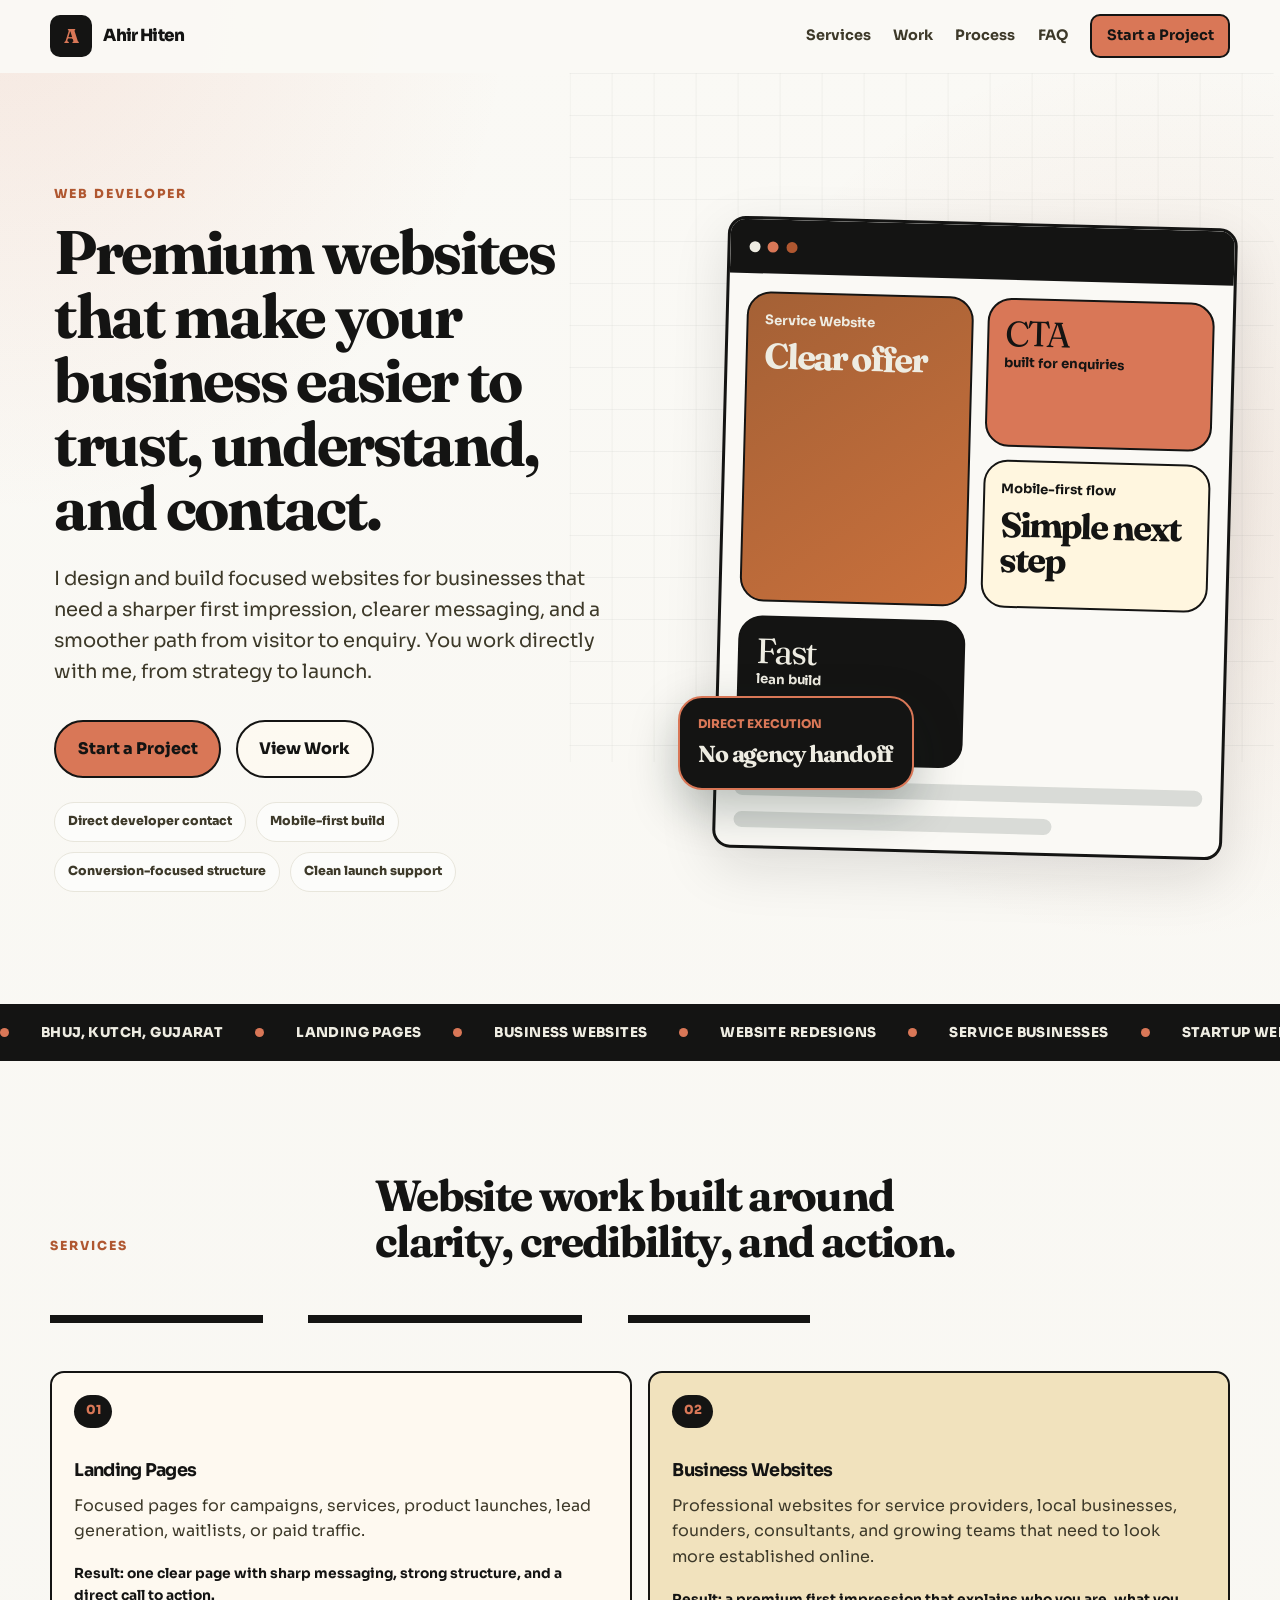
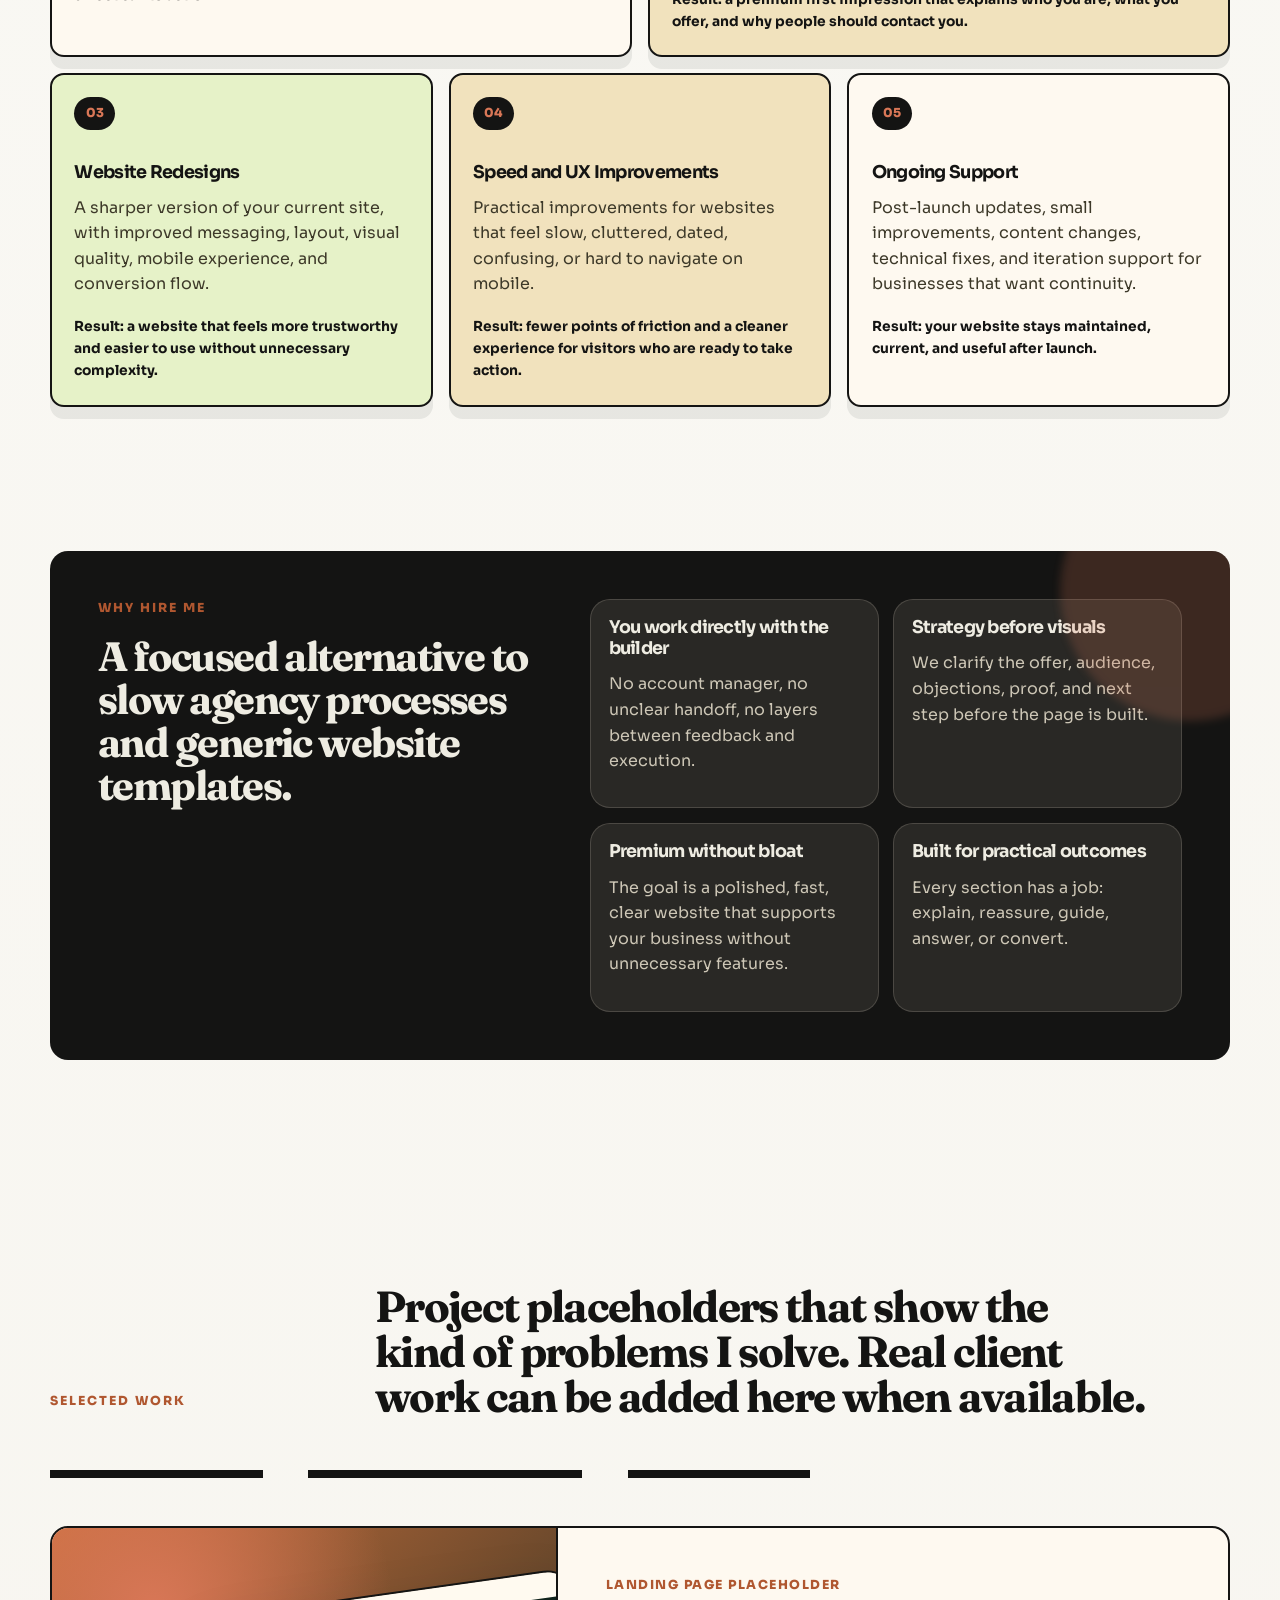
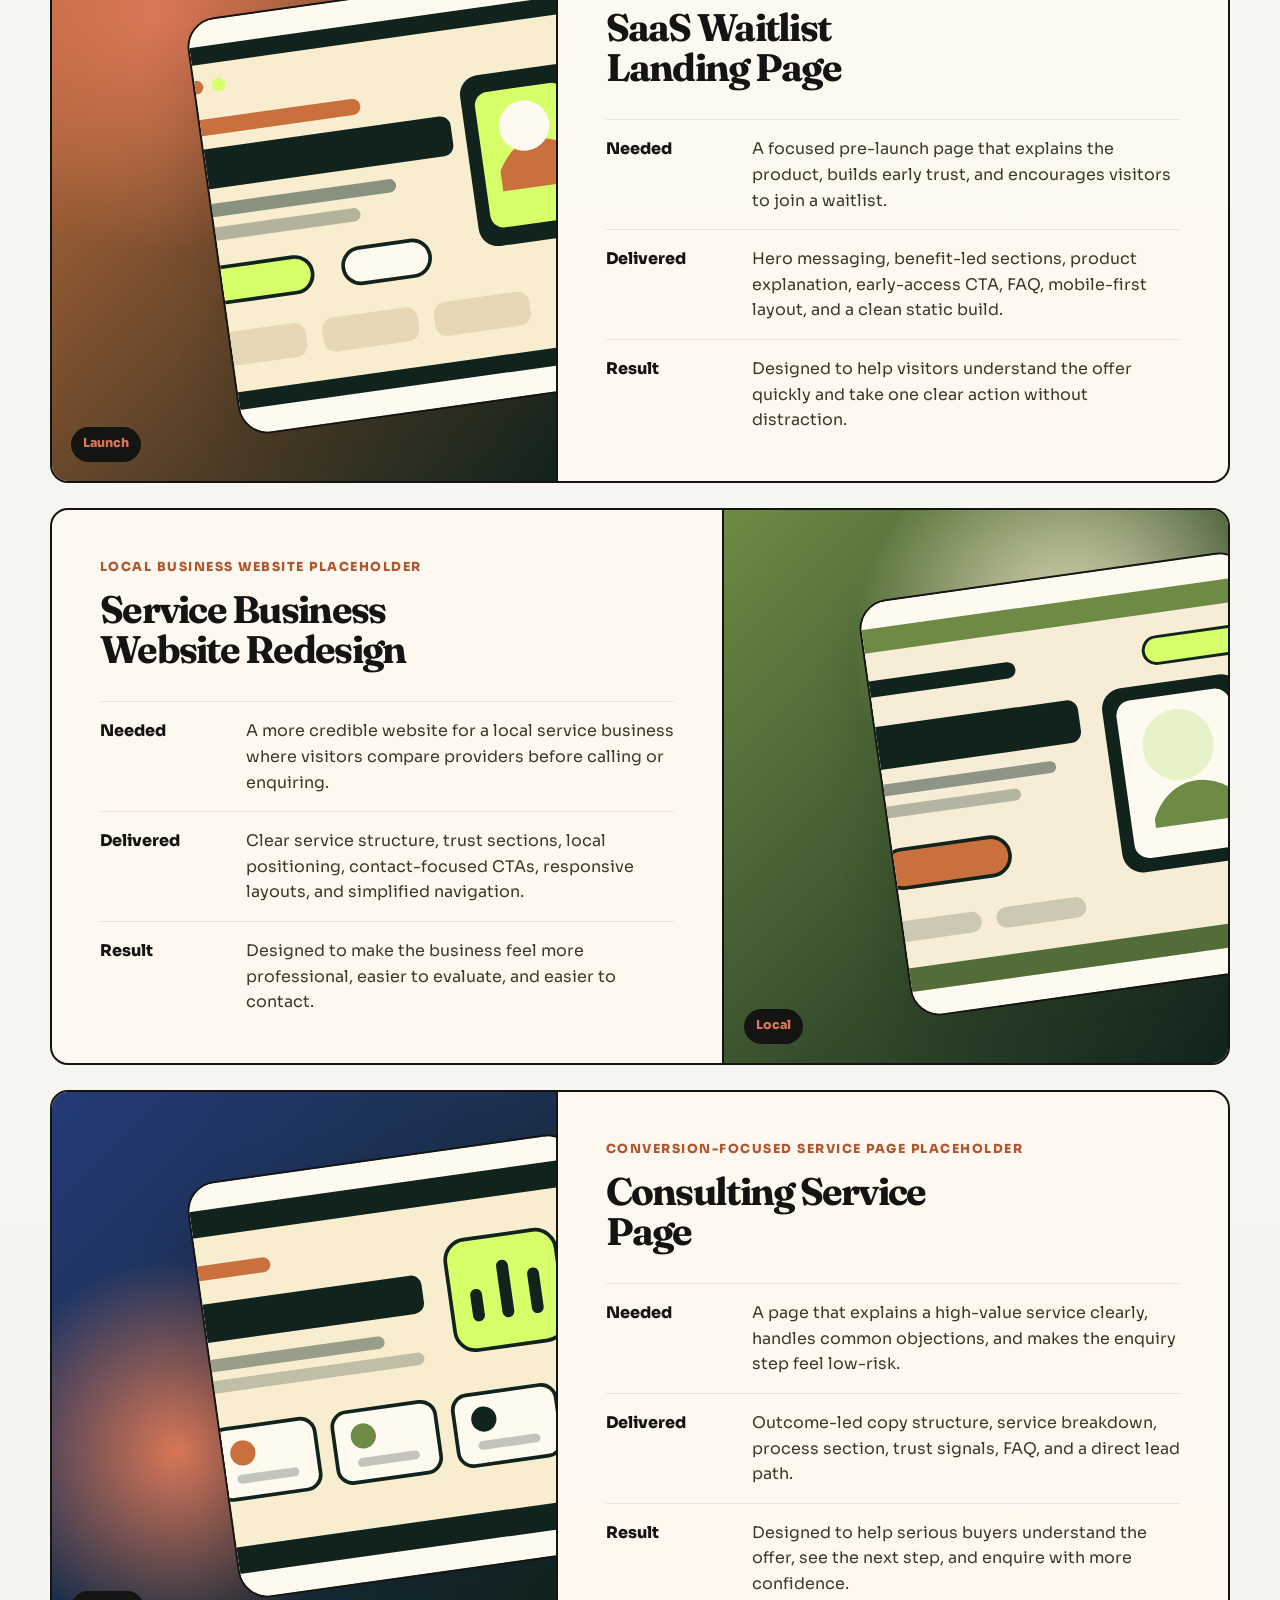
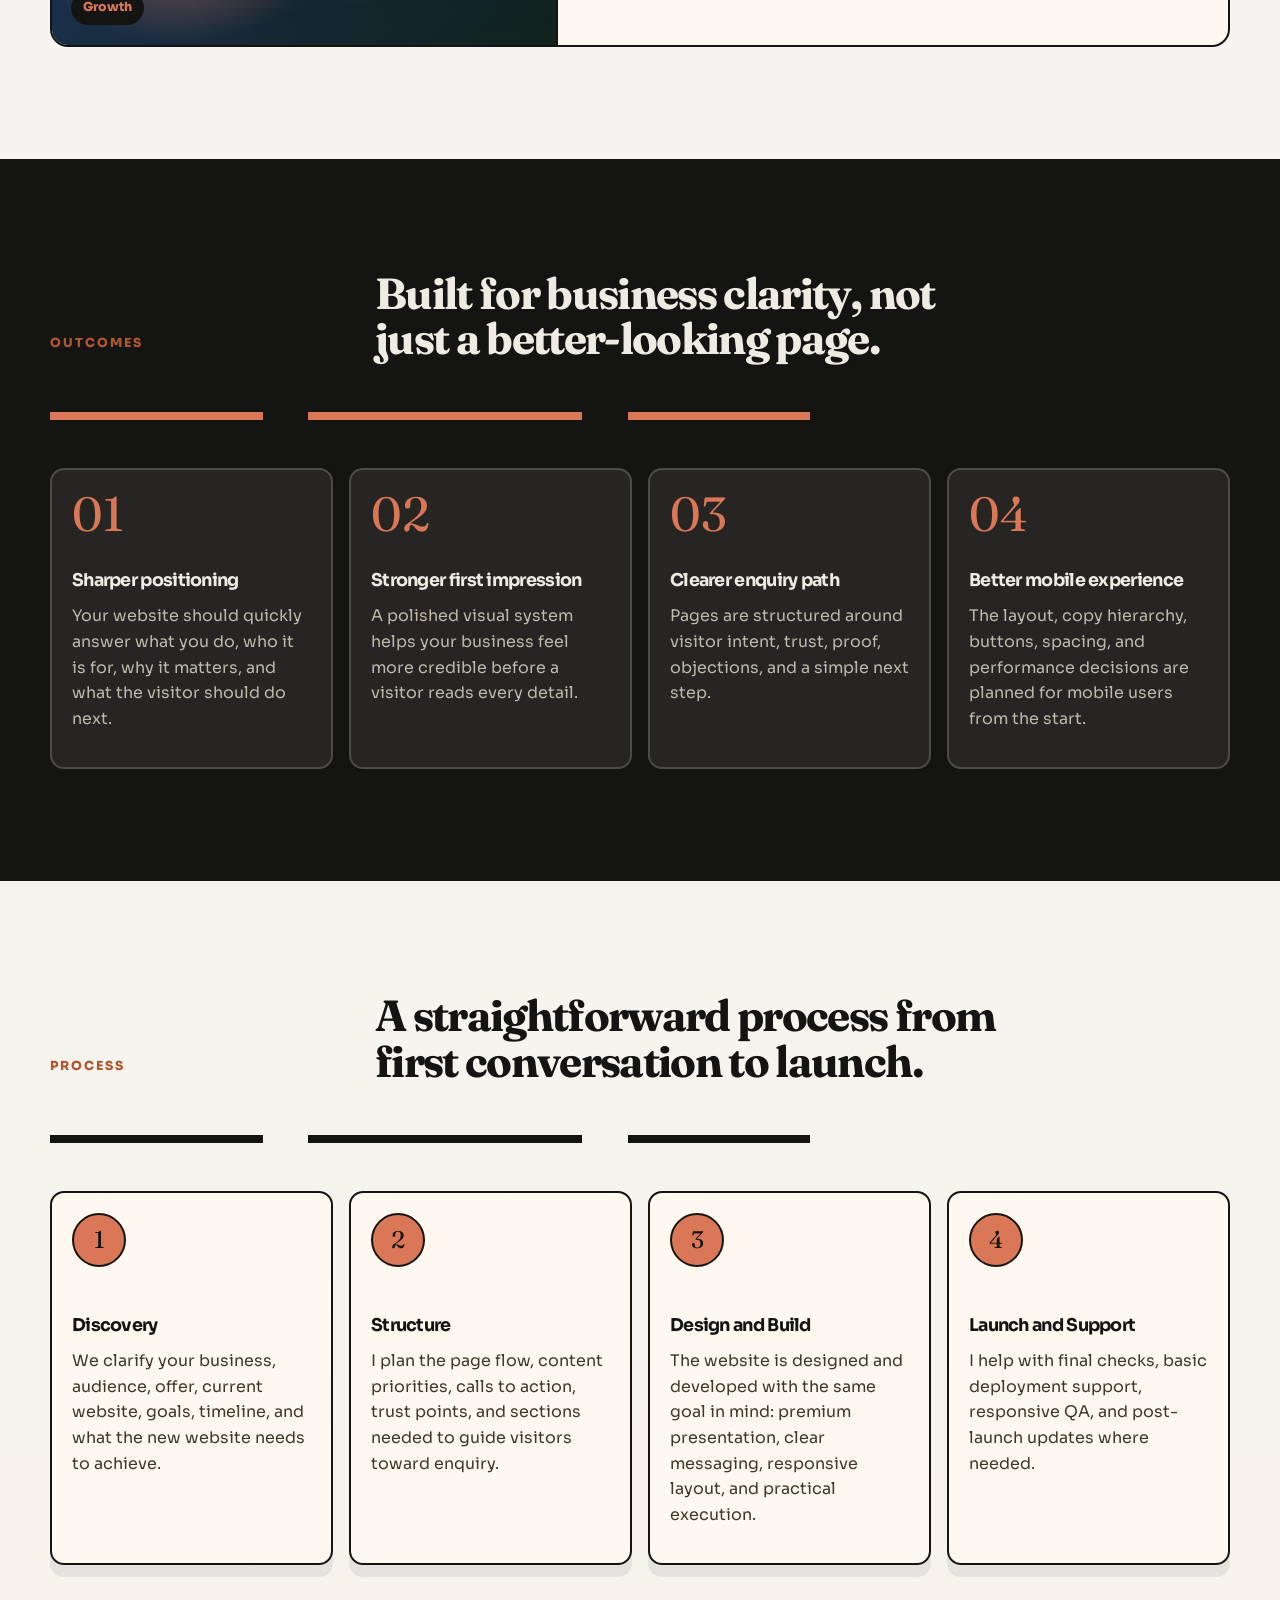
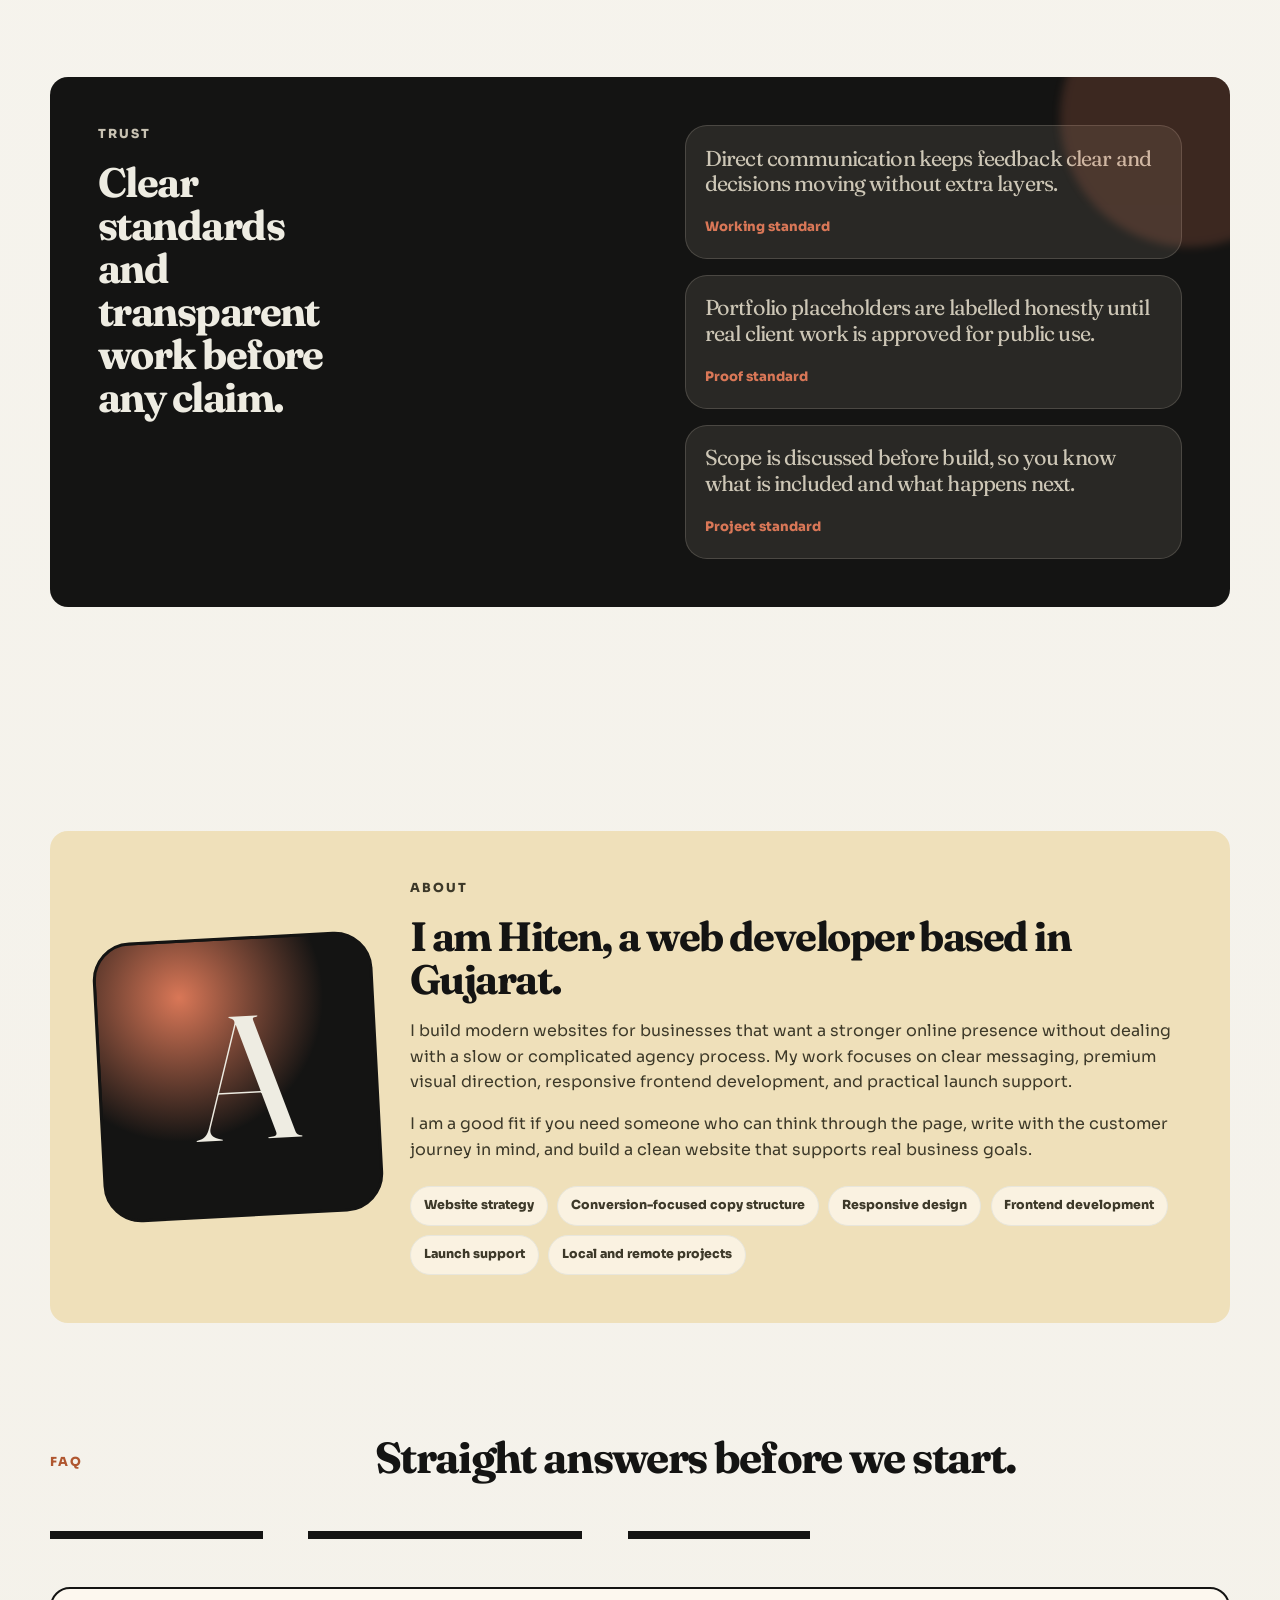
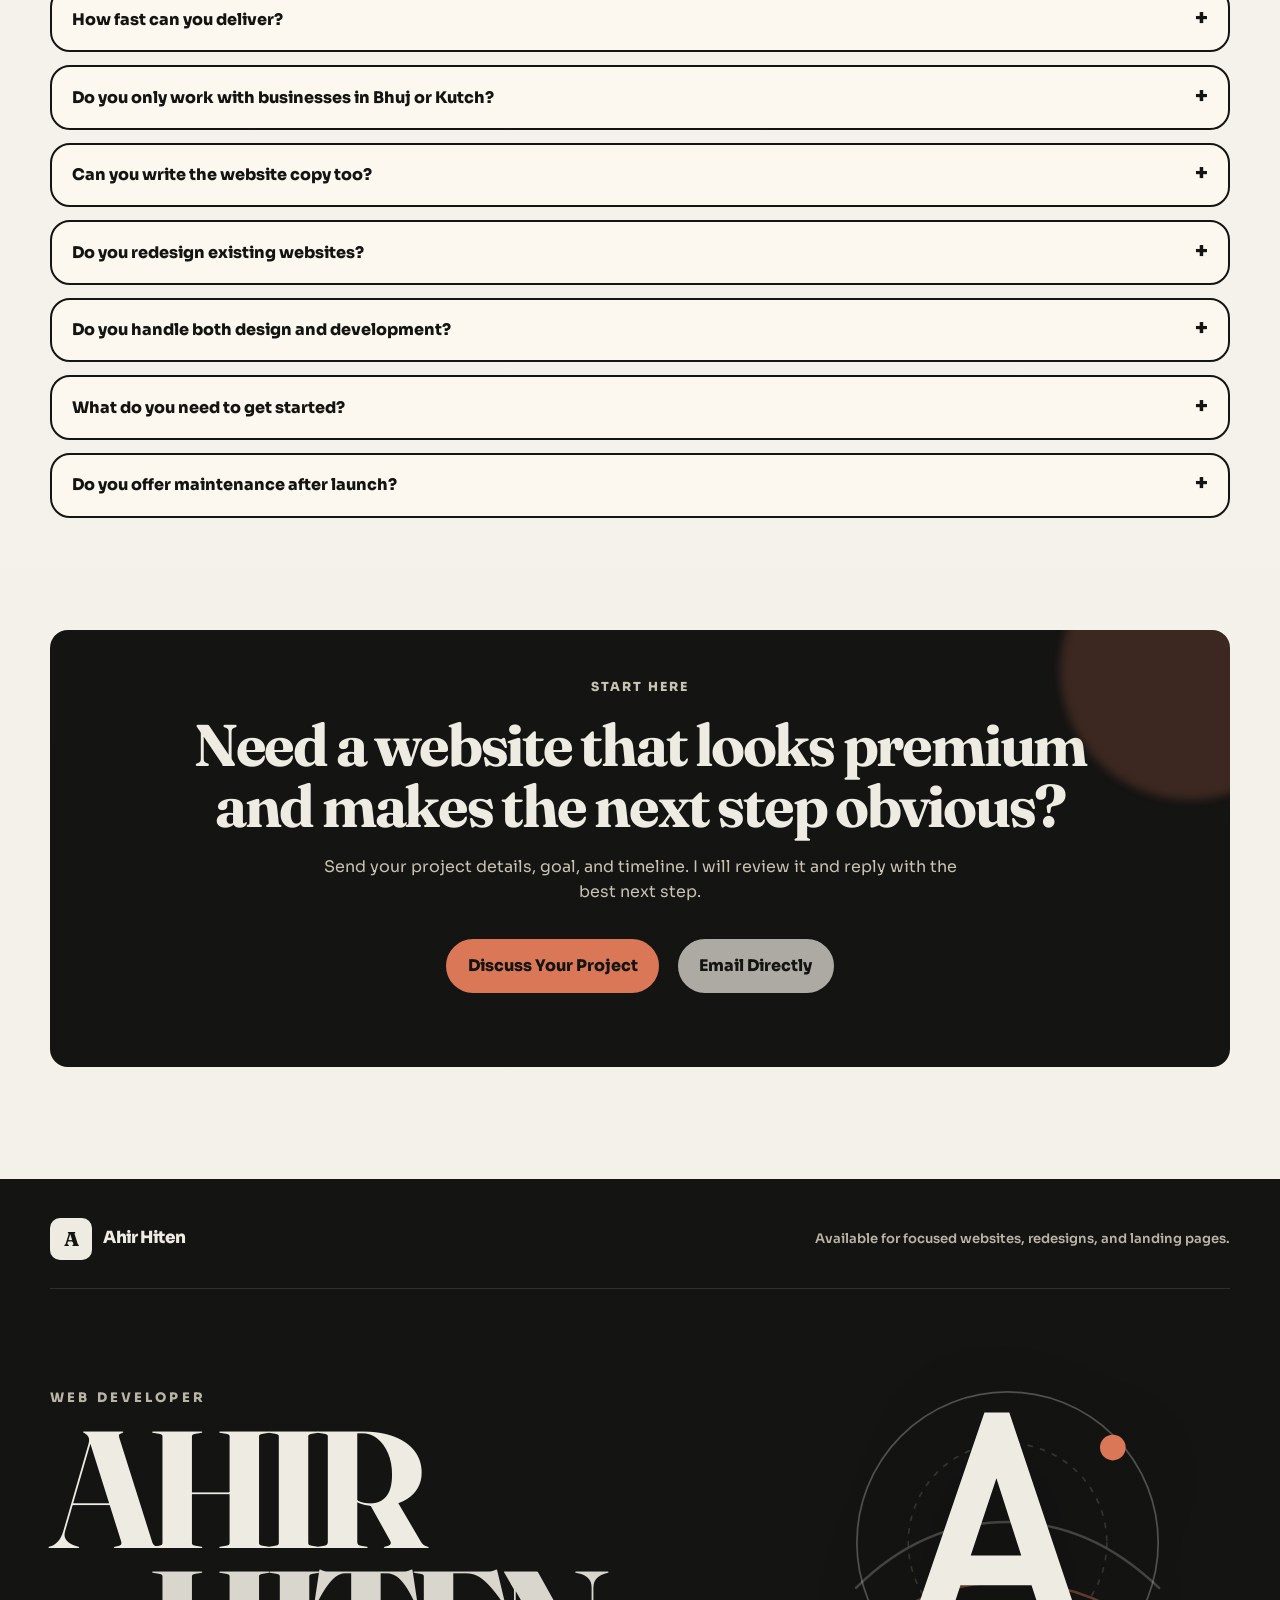
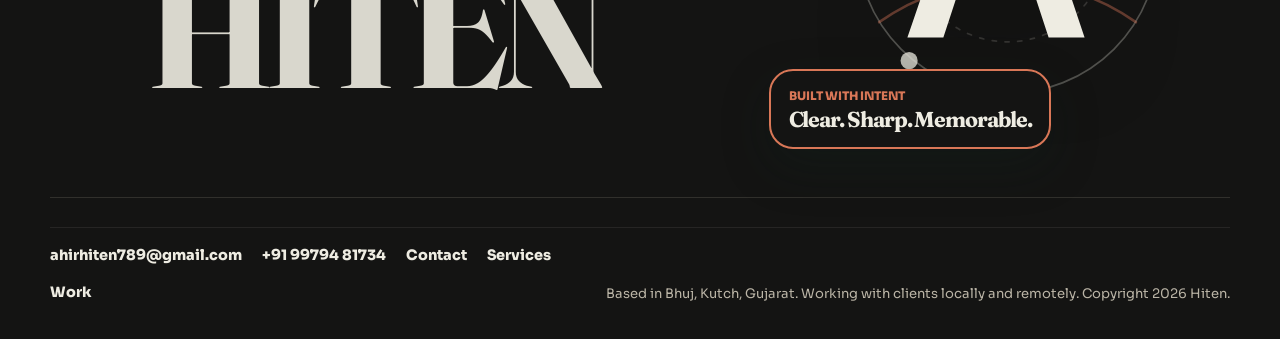
==== index.html @ 2511b6d3 "changes" ====
<!doctype html>
<html lang="en">
  <head>
    <meta charset="utf-8">
    <meta name="viewport" content="width=device-width, initial-scale=1">
    <title>Web Developer | Hiten</title>
    <meta
      name="description"
      content="Hiten is a web developer building landing pages, business websites, redesigns, and performance-focused websites for businesses that need clarity and enquiries."
    >
    <meta name="theme-color" content="#10231c">
    <meta name="robots" content="index, follow">
    <link rel="canonical" href="https://your-domain.com/">

    <meta property="og:type" content="website">
    <meta property="og:title" content="Web Developer | Hiten">
    <meta
      property="og:description"
      content="Premium websites and landing pages for businesses that need stronger positioning, better trust, and clearer enquiry paths."
    >
    <meta property="og:url" content="https://your-domain.com/">
    <meta property="og:image" content="https://your-domain.com/assets/og-image.png">

    <meta name="twitter:card" content="summary_large_image">
    <meta name="twitter:title" content="Hiten | Web Developer">
    <meta
      name="twitter:description"
      content="Web developer creating landing pages, business websites, redesigns, and speed-focused web experiences."
    >
    <meta name="twitter:image" content="https://your-domain.com/assets/og-image.png">

    <link rel="icon" href="assets/favicon.svg" type="image/svg+xml">
    <link rel="manifest" href="site.webmanifest">
    <link rel="preconnect" href="https://fonts.googleapis.com">
    <link rel="preconnect" href="https://fonts.gstatic.com" crossorigin>
    <link
      href="https://fonts.googleapis.com/css2?family=Fraunces:opsz,wght@9..144,600;9..144,700&family=Sora:wght@400;500;600;700;800&display=swap"
      rel="stylesheet"
    >
    <script>document.documentElement.classList.add("js");</script>
    <link rel="stylesheet" href="styles.css">

    <script type="application/ld+json">
      {
        "@context": "https://schema.org",
        "@type": "ProfessionalService",
        "name": "Hiten Web Studio",
        "url": "https://your-domain.com/",
        "email": "ahirhiten789@gmail.com",
        "telephone": "+91 9979481734",
        "address": {
          "@type": "PostalAddress",
          "addressLocality": "Bhuj",
          "addressRegion": "Gujarat",
          "addressCountry": "IN"
        },
        "description": "Web developer in Gujarat focused on landing pages, business websites, redesigns, website clarity, and performance improvements.",
        "areaServed": ["Bhuj", "Kutch", "Gujarat", "India", "Worldwide"],
        "priceRange": "$$"
      }
    </script>
  </head>
  <body>
    <a class="skip-link" href="#main">Skip to content</a>
    <header class="site-header" data-header>
      <nav class="nav" aria-label="Main navigation">
        <a class="brand" href="index.html" aria-label="Ahir Hiten home">
          <span class="brand-mark">A</span>
          <span class="brand-text">Ahir Hiten</span>
        </a>
        <button class="nav-toggle" type="button" aria-label="Open navigation" aria-controls="nav-panel" aria-expanded="false" data-nav-toggle>
          <span></span>
          <span></span>
        </button>
        <div class="nav-panel" id="nav-panel" data-nav-panel>
          <a href="#services">Services</a>
          <a href="#work">Work</a>
          <a href="#process">Process</a>
          <a href="#faq">FAQ</a>
          <a class="nav-cta" href="contact.html">Start a Project</a>
        </div>
      </nav>
    </header>

    <main id="main">
      <section class="hero section-shell">
        <div class="hero-copy reveal">
          <p class="eyebrow">Web developer</p>
          <h1>Premium websites that make your business easier to trust, understand, and contact.</h1>
          <p class="hero-text">
            I design and build focused websites for businesses that need a sharper first impression,
            clearer messaging, and a smoother path from visitor to enquiry. You work directly with me,
            from strategy to launch.
          </p>
          <div class="hero-actions" aria-label="Primary actions">
            <a class="button button-primary" href="contact.html">Start a Project</a>
            <a class="button button-secondary" href="#work">View Work</a>
          </div>
          <div class="trust-row" aria-label="Trust highlights">
            <span>Direct developer contact</span>
            <span>Mobile-first build</span>
            <span>Conversion-focused structure</span>
            <span>Clean launch support</span>
          </div>
        </div>

        <div class="hero-visual reveal" aria-label="Website preview illustration">
          <div class="browser-card">
            <div class="browser-top">
              <span></span>
              <span></span>
              <span></span>
            </div>
            <div class="browser-body">
              <div class="visual-grid">
                <div class="visual-tile tall">
                  <p>Service Website</p>
                  <strong>Clear offer</strong>
                </div>
                <div class="visual-tile lime">
                  <span>CTA</span>
                  <p>built for enquiries</p>
                </div>
                <div class="visual-tile cream">
                  <p>Mobile-first flow</p>
                  <strong>Simple next step</strong>
                </div>
                <div class="visual-tile dark">
                  <span>Fast</span>
                  <p>lean build</p>
                </div>
              </div>
              <div class="screen-line"></div>
              <div class="screen-line short"></div>
            </div>
          </div>
          <div class="floating-note">
            <span>Direct execution</span>
            <strong>No agency handoff</strong>
          </div>
        </div>
      </section>

      <section class="proof-strip" aria-label="Credibility highlights">
        <div class="proof-track">
          <span>Bhuj, Kutch, Gujarat</span>
          <span>Landing pages</span>
          <span>Business websites</span>
          <span>Website redesigns</span>
          <span>Service businesses</span>
          <span>Startup websites</span>
          <span>Local business websites</span>
          <span>Mobile-first builds</span>
          <span>Directly working with the developer</span>
          <span>Bhuj, Kutch, Gujarat</span>
          <span>Landing pages</span>
          <span>Business websites</span>
          <span>Website redesigns</span>
          <span>Service businesses</span>
          <span>Startup websites</span>
          <span>Local business websites</span>
          <span>Mobile-first builds</span>
          <span>Directly working with the developer</span>
        </div>
      </section>

      <section class="section-shell section-intro" id="services">
        <div class="section-heading reveal">
          <p class="eyebrow">Services</p>
          <h2>Website work built around clarity, credibility, and action.</h2>
        </div>
        <div class="cards-grid services-grid">
          <article class="service-card reveal">
            <span class="card-index">01</span>
            <h3>Landing Pages</h3>
            <p>Focused pages for campaigns, services, product launches, lead generation, waitlists, or paid traffic.</p>
            <strong>Result: one clear page with sharp messaging, strong structure, and a direct call to action.</strong>
          </article>
          <article class="service-card reveal">
            <span class="card-index">02</span>
            <h3>Business Websites</h3>
            <p>Professional websites for service providers, local businesses, founders, consultants, and growing teams that need to look more established online.</p>
            <strong>Result: a premium first impression that explains who you are, what you offer, and why people should contact you.</strong>
          </article>
          <article class="service-card reveal">
            <span class="card-index">03</span>
            <h3>Website Redesigns</h3>
            <p>A sharper version of your current site, with improved messaging, layout, visual quality, mobile experience, and conversion flow.</p>
            <strong>Result: a website that feels more trustworthy and easier to use without unnecessary complexity.</strong>
          </article>
          <article class="service-card reveal">
            <span class="card-index">04</span>
            <h3>Speed and UX Improvements</h3>
            <p>Practical improvements for websites that feel slow, cluttered, dated, confusing, or hard to navigate on mobile.</p>
            <strong>Result: fewer points of friction and a cleaner experience for visitors who are ready to take action.</strong>
          </article>
          <article class="service-card reveal">
            <span class="card-index">05</span>
            <h3>Ongoing Support</h3>
            <p>Post-launch updates, small improvements, content changes, technical fixes, and iteration support for businesses that want continuity.</p>
            <strong>Result: your website stays maintained, current, and useful after launch.</strong>
          </article>
        </div>
      </section>

      <section class="why-section section-shell">
        <div class="why-panel reveal">
          <div>
            <p class="eyebrow">Why hire me</p>
            <h2>A focused alternative to slow agency processes and generic website templates.</h2>
          </div>
          <div class="why-list">
            <article>
              <h3>You work directly with the builder</h3>
              <p>No account manager, no unclear handoff, no layers between feedback and execution.</p>
            </article>
            <article>
              <h3>Strategy before visuals</h3>
              <p>We clarify the offer, audience, objections, proof, and next step before the page is built.</p>
            </article>
            <article>
              <h3>Premium without bloat</h3>
              <p>The goal is a polished, fast, clear website that supports your business without unnecessary features.</p>
            </article>
            <article>
              <h3>Built for practical outcomes</h3>
              <p>Every section has a job: explain, reassure, guide, answer, or convert.</p>
            </article>
          </div>
        </div>
      </section>

      <section class="section-shell" id="work">
        <div class="section-heading reveal">
          <p class="eyebrow">Selected work</p>
          <h2>Project placeholders that show the kind of problems I solve. Real client work can be added here when available.</h2>
        </div>

        <div class="work-grid">
          <article class="work-card reveal">
            <div class="work-thumb thumb-launch">
              <span>Launch</span>
              <img src="assets/project-launch.svg" alt="Abstract SaaS landing page mockup with signup dashboard">
            </div>
            <div class="work-content">
              <p class="work-type">Landing page placeholder</p>
              <h3>SaaS Waitlist Landing Page</h3>
              <dl>
                <div>
                  <dt>Needed</dt>
                  <dd>A focused pre-launch page that explains the product, builds early trust, and encourages visitors to join a waitlist.</dd>
                </div>
                <div>
                  <dt>Delivered</dt>
                  <dd>Hero messaging, benefit-led sections, product explanation, early-access CTA, FAQ, mobile-first layout, and a clean static build.</dd>
                </div>
                <div>
                  <dt>Result</dt>
                  <dd>Designed to help visitors understand the offer quickly and take one clear action without distraction.</dd>
                </div>
              </dl>
            </div>
          </article>

          <article class="work-card reveal">
            <div class="work-thumb thumb-local">
              <span>Local</span>
              <img src="assets/project-local.svg" alt="Abstract local business website mockup with booking interface">
            </div>
            <div class="work-content">
              <p class="work-type">Local business website placeholder</p>
              <h3>Service Business Website Redesign</h3>
              <dl>
                <div>
                  <dt>Needed</dt>
                  <dd>A more credible website for a local service business where visitors compare providers before calling or enquiring.</dd>
                </div>
                <div>
                  <dt>Delivered</dt>
                  <dd>Clear service structure, trust sections, local positioning, contact-focused CTAs, responsive layouts, and simplified navigation.</dd>
                </div>
                <div>
                  <dt>Result</dt>
                  <dd>Designed to make the business feel more professional, easier to evaluate, and easier to contact.</dd>
                </div>
              </dl>
            </div>
          </article>

          <article class="work-card reveal">
            <div class="work-thumb thumb-growth">
              <span>Growth</span>
              <img src="assets/project-growth.svg" alt="Abstract B2B service page mockup with conversion sections">
            </div>
            <div class="work-content">
              <p class="work-type">Conversion-focused service page placeholder</p>
              <h3>Consulting Service Page</h3>
              <dl>
                <div>
                  <dt>Needed</dt>
                  <dd>A page that explains a high-value service clearly, handles common objections, and makes the enquiry step feel low-risk.</dd>
                </div>
                <div>
                  <dt>Delivered</dt>
                  <dd>Outcome-led copy structure, service breakdown, process section, trust signals, FAQ, and a direct lead path.</dd>
                </div>
                <div>
                  <dt>Result</dt>
                  <dd>Designed to help serious buyers understand the offer, see the next step, and enquire with more confidence.</dd>
                </div>
              </dl>
            </div>
          </article>
        </div>
      </section>

      <section class="results-section">
        <div class="section-shell">
          <div class="section-heading reveal">
            <p class="eyebrow">Outcomes</p>
          <h2>Built for business clarity, not just a better-looking page.</h2>
          </div>
          <div class="results-grid">
            <div class="result-card reveal">
              <span>01</span>
              <h3>Sharper positioning</h3>
              <p>Your website should quickly answer what you do, who it is for, why it matters, and what the visitor should do next.</p>
            </div>
            <div class="result-card reveal">
              <span>02</span>
              <h3>Stronger first impression</h3>
              <p>A polished visual system helps your business feel more credible before a visitor reads every detail.</p>
            </div>
            <div class="result-card reveal">
              <span>03</span>
              <h3>Clearer enquiry path</h3>
              <p>Pages are structured around visitor intent, trust, proof, objections, and a simple next step.</p>
            </div>
            <div class="result-card reveal">
              <span>04</span>
              <h3>Better mobile experience</h3>
              <p>The layout, copy hierarchy, buttons, spacing, and performance decisions are planned for mobile users from the start.</p>
            </div>
          </div>
        </div>
      </section>

      <section class="section-shell process-section" id="process">
        <div class="section-heading reveal">
          <p class="eyebrow">Process</p>
          <h2>A straightforward process from first conversation to launch.</h2>
        </div>
        <div class="process-line">
          <article class="process-step reveal">
            <span>1</span>
            <h3>Discovery</h3>
            <p>We clarify your business, audience, offer, current website, goals, timeline, and what the new website needs to achieve.</p>
          </article>
          <article class="process-step reveal">
            <span>2</span>
            <h3>Structure</h3>
            <p>I plan the page flow, content priorities, calls to action, trust points, and sections needed to guide visitors toward enquiry.</p>
          </article>
          <article class="process-step reveal">
            <span>3</span>
            <h3>Design and Build</h3>
            <p>The website is designed and developed with the same goal in mind: premium presentation, clear messaging, responsive layout, and practical execution.</p>
          </article>
          <article class="process-step reveal">
            <span>4</span>
            <h3>Launch and Support</h3>
            <p>I help with final checks, basic deployment support, responsive QA, and post-launch updates where needed.</p>
          </article>
        </div>
      </section>

      <section class="trust-section section-shell" id="trust">
        <div class="trust-card reveal">
          <div>
            <p class="eyebrow">Trust</p>
            <h2>Clear standards and transparent work before any claim.</h2>
          </div>
          <div class="quote-grid">
            <blockquote>
              <p>Direct communication keeps feedback clear and decisions moving without extra layers.</p>
              <cite>Working standard</cite>
            </blockquote>
            <blockquote>
              <p>Portfolio placeholders are labelled honestly until real client work is approved for public use.</p>
              <cite>Proof standard</cite>
            </blockquote>
            <blockquote>
              <p>Scope is discussed before build, so you know what is included and what happens next.</p>
              <cite>Project standard</cite>
            </blockquote>
          </div>
        </div>
      </section>

      <section class="about-section section-shell">
        <div class="about-grid reveal">
          <div class="portrait-card" aria-hidden="true">
            <span>A</span>
          </div>
          <div>
            <p class="eyebrow">About</p>
            <h2>I am Hiten, a web developer based in Gujarat.</h2>
            <p>
              I build modern websites for businesses that want a stronger online presence without dealing
              with a slow or complicated agency process. My work focuses on clear messaging, premium visual
              direction, responsive frontend development, and practical launch support.
            </p>
            <p>
              I am a good fit if you need someone who can think through the page, write with the customer
              journey in mind, and build a clean website that supports real business goals.
            </p>
            <div class="about-tags">
              <span>Website strategy</span>
              <span>Conversion-focused copy structure</span>
              <span>Responsive design</span>
              <span>Frontend development</span>
              <span>Launch support</span>
              <span>Local and remote projects</span>
            </div>
          </div>
        </div>
      </section>

      <section class="section-shell faq-section" id="faq">
        <div class="section-heading reveal">
          <p class="eyebrow">FAQ</p>
          <h2>Straight answers before we start.</h2>
        </div>
        <div class="faq-list reveal">
          <details>
            <summary>How fast can you deliver?</summary>
            <p>A focused landing page can usually move faster than a full website, especially when content, feedback, and decisions are ready. After reviewing your scope, I will give you a realistic timeline instead of a vague promise.</p>
          </details>
          <details>
            <summary>Do you only work with businesses in Bhuj or Kutch?</summary>
            <p>No. I am based in Bhuj, Kutch, Gujarat, but I can work with clients remotely across India and worldwide.</p>
          </details>
          <details>
            <summary>Can you write the website copy too?</summary>
            <p>Yes. I can help structure and write the website copy so the page is clear, direct, and focused on enquiries. If you already have copy, I can refine it during the build.</p>
          </details>
          <details>
            <summary>Do you redesign existing websites?</summary>
            <p>Yes. I can improve the structure, messaging, design quality, mobile layout, speed, and conversion flow of an existing website.</p>
          </details>
          <details>
            <summary>Do you handle both design and development?</summary>
            <p>Yes. I handle the website direction, design approach, and frontend build together, which keeps the work cleaner and reduces handoff issues.</p>
          </details>
          <details>
            <summary>What do you need to get started?</summary>
            <p>Share your business details, current website if you have one, main goal, target audience, services or offer, timeline, and a few reference websites if you have them.</p>
          </details>
          <details>
            <summary>Do you offer maintenance after launch?</summary>
            <p>Yes. I can help with updates, small fixes, new sections, content changes, and ongoing improvements after the website goes live.</p>
          </details>
        </div>
      </section>

      <section class="final-cta section-shell">
        <div class="cta-panel reveal">
          <p class="eyebrow">Start here</p>
          <h2>Need a website that looks premium and makes the next step obvious?</h2>
          <p>Send your project details, goal, and timeline. I will review it and reply with the best next step.</p>
          <div class="hero-actions">
            <a class="button button-primary" href="contact.html">Discuss Your Project</a>
            <a class="button button-secondary" href="mailto:ahirhiten789@gmail.com">Email Directly</a>
          </div>
        </div>
      </section>
    </main>

    <footer class="footer">
      <div class="footer-inner">
        <div class="footer-top">
          <a class="brand" href="index.html" aria-label="Ahir Hiten home">
            <span class="brand-mark">A</span>
            <span class="brand-text">Ahir Hiten</span>
          </a>
          <p class="footer-kicker">Available for focused websites, redesigns, and landing pages.</p>
        </div>

        <div class="footer-display">
          <div class="footer-copy">
          <p class="footer-eyebrow">Web developer</p>
            <a class="footer-title" href="contact.html">
              <span>AHIR</span>
              <span>HITEN</span>
            </a>
          </div>

          <div class="footer-visual" aria-hidden="true">
            <svg class="footer-drawing" viewBox="0 0 520 520" role="presentation" aria-hidden="true">
              <circle class="footer-drawing-orbit" cx="260" cy="260" r="176"></circle>
              <circle class="footer-drawing-orbit is-inner" cx="260" cy="260" r="116"></circle>
              <path class="footer-drawing-wave" d="M83 313c52-52 111-77 177-77 65 0 123 25 177 77"></path>
              <path class="footer-drawing-wave is-lower" d="M110 353c44-31 94-47 150-47 55 0 106 16 150 47"></path>
              <path class="footer-drawing-a" d="M262 108l88 263h-42l-20-61H205l-20 61h-42l90-263h29Zm14 167-29-90-30 90h59Z"></path>
              <circle class="footer-drawing-dot" cx="383" cy="149" r="15"></circle>
              <circle class="footer-drawing-dot is-small" cx="145" cy="398" r="10"></circle>
            </svg>
            <div class="footer-art-note">
              <span>Built with intent</span>
              <strong>Clear. Sharp. Memorable.</strong>
            </div>
          </div>
        </div>

        <div class="footer-meta">
          <div class="footer-links">
            <a href="mailto:ahirhiten789@gmail.com">ahirhiten789@gmail.com</a>
            <a href="tel:+919979481734">+91 99794 81734</a>
            <a href="contact.html">Contact</a>
            <a href="#services">Services</a>
            <a href="#work">Work</a>
          </div>
          <p>Based in Bhuj, Kutch, Gujarat. Working with clients locally and remotely. Copyright <span data-year></span> Hiten.</p>
        </div>
      </div>
    </footer>

    <script src="script.js" defer></script>
  </body>
</html>
---- styles.css ----
:root {
  --ink: #141413;
  --ink-soft: #3d3929;
  --moss: #797568;
  --lime: #d97757;
  --copper: #b05730;
  --cream: #eeece2;
  --paper: #faf9f5;
  --line: #e8e6dc;
  --white: #ffffff;
  --shadow: 0 18px 55px rgba(20, 20, 19, 0.1);
  --shadow-hard: 0 18px 55px rgba(20, 20, 19, 0.12);
  --radius-lg: 18px;
  --radius-md: 14px;
  --radius-sm: 8px;
  --font-display: "Fraunces", Georgia, serif;
  --font-body: "Sora", "Trebuchet MS", sans-serif;
}

* {
  box-sizing: border-box;
}

html {
  scroll-behavior: smooth;
  scroll-padding-top: 110px;
}

body {
  margin: 0;
  background:
    radial-gradient(circle at top left, rgba(217, 119, 87, 0.13), transparent 32rem),
    radial-gradient(circle at 90% 5%, rgba(176, 87, 48, 0.1), transparent 28rem),
    linear-gradient(180deg, var(--paper) 0%, #f3f0e8 100%);
  color: var(--ink);
  font-family: var(--font-body);
  line-height: 1.6;
  overflow-x: hidden;
}

body.nav-open {
  overflow: hidden;
}

a {
  color: inherit;
  text-decoration: none;
}

a:focus-visible,
button:focus-visible,
summary:focus-visible,
input:focus-visible,
select:focus-visible,
textarea:focus-visible {
  outline: 3px solid var(--lime);
  outline-offset: 4px;
}

img,
svg {
  max-width: 100%;
}

button,
input,
select,
textarea {
  font: inherit;
}

.skip-link {
  background: var(--lime);
  border: 2px solid var(--ink);
  border-radius: 999px;
  color: var(--ink);
  font-weight: 800;
  left: 1rem;
  padding: 0.7rem 1rem;
  position: fixed;
  top: -5rem;
  z-index: 1000;
}

.skip-link:focus {
  top: 1rem;
}

.site-header {
  background: rgba(250, 249, 245, 0.94);
  border-bottom: 1px solid transparent;
  left: 0;
  position: sticky;
  top: 0;
  transition: border-color 180ms ease, background 180ms ease;
  width: 100%;
  z-index: 100;
}

.site-header.is-scrolled {
  background: rgba(250, 249, 245, 0.98);
  border-color: var(--line);
}

.nav,
.section-shell,
.footer-inner {
  margin: 0 auto;
  max-width: 1180px;
  width: min(calc(100% - 64px), 1180px);
}

.nav {
  align-items: center;
  display: flex;
  justify-content: space-between;
  min-height: 72px;
}

.brand {
  align-items: center;
  display: inline-flex;
  font-weight: 800;
  gap: 0.7rem;
  letter-spacing: -0.04em;
}

.brand-mark {
  align-items: center;
  background: var(--ink);
  border-radius: 10px;
  color: var(--lime);
  display: inline-flex;
  font-family: var(--font-display);
  font-size: 1.25rem;
  height: 42px;
  justify-content: center;
  width: 42px;
}

.brand-text {
  font-size: 1.05rem;
}

.nav-panel {
  align-items: center;
  display: flex;
  gap: 1.4rem;
}

.nav-panel a {
  color: var(--ink-soft);
  font-size: 0.9rem;
  font-weight: 700;
  transition: color 180ms ease;
}

.nav-panel a:hover,
.nav-panel a:focus,
.nav-panel a[aria-current="page"] {
  color: var(--ink);
}

.nav-panel .nav-cta {
  background: var(--lime);
  border: 2px solid var(--ink);
  border-radius: 10px;
  color: var(--ink);
  padding: 0.55rem 0.9rem;
}

.nav-toggle {
  background: var(--ink);
  border: 0;
  border-radius: 999px;
  display: none;
  height: 44px;
  padding: 0;
  position: relative;
  width: 44px;
}

.nav-toggle span {
  background: var(--lime);
  border-radius: 999px;
  display: block;
  height: 2px;
  left: 12px;
  position: absolute;
  transition: transform 180ms ease;
  width: 20px;
}

.nav-toggle span:first-child {
  top: 16px;
}

.nav-toggle span:last-child {
  top: 26px;
}

.nav-toggle[aria-expanded="true"] span:first-child {
  transform: translateY(5px) rotate(45deg);
}

.nav-toggle[aria-expanded="true"] span:last-child {
  transform: translateY(-5px) rotate(-45deg);
}

.hero {
  align-items: center;
  display: grid;
  gap: clamp(2rem, 5vw, 4rem);
  grid-template-columns: minmax(0, 1fr) minmax(320px, 0.98fr);
  min-height: calc(100vh - 78px);
  overflow: visible;
  padding: clamp(3.5rem, 7vw, 5rem) 0 4rem;
  position: relative;
}

.hero-copy {
  padding-left: 0.25rem;
}

.hero::before {
  background-image:
    linear-gradient(rgba(16, 35, 28, 0.08) 1px, transparent 1px),
    linear-gradient(90deg, rgba(16, 35, 28, 0.08) 1px, transparent 1px);
  background-size: 42px 42px;
  content: "";
  inset: 0 auto auto 50%;
  height: 74%;
  opacity: 0.55;
  pointer-events: none;
  position: absolute;
  transform: translateX(-10%);
  width: 55vw;
  z-index: -1;
}

.js .hero::before {
  animation: gridDrift 16s ease-in-out infinite;
}

.eyebrow {
  color: var(--copper);
  font-size: 0.78rem;
  font-weight: 800;
  letter-spacing: 0.16em;
  margin: 0 0 1rem;
  text-transform: uppercase;
}

h1,
h2,
h3,
p {
  margin-top: 0;
}

h1,
h2 {
  font-family: var(--font-display);
  letter-spacing: -0.038em;
  line-height: 1.04;
}

h1 {
  font-size: clamp(2.75rem, 4.8vw, 4.45rem);
  margin-bottom: 1.4rem;
  max-width: 680px;
}

h2 {
  font-size: clamp(2rem, 3.8vw, 3.75rem);
  margin-bottom: 1.1rem;
}

h3 {
  font-size: 1.1rem;
  letter-spacing: -0.04em;
  line-height: 1.2;
  margin-bottom: 0.75rem;
}

.hero-text {
  color: var(--ink-soft);
  font-size: clamp(1rem, 1.8vw, 1.22rem);
  max-width: 680px;
}

.hero-actions {
  display: flex;
  flex-wrap: wrap;
  gap: 0.9rem;
  margin: 2rem 0 1.5rem;
}

.button {
  align-items: center;
  border: 2px solid var(--ink);
  border-radius: 999px;
  display: inline-flex;
  font-weight: 800;
  justify-content: center;
  min-height: 54px;
  padding: 0.9rem 1.35rem;
  transition: box-shadow 180ms ease, transform 180ms ease, background 180ms ease, border-color 180ms ease;
}

.button:hover,
.button:focus {
  box-shadow: 4px 4px 0 var(--ink);
  transform: translate(-1px, -1px);
}

.button-primary {
  background: var(--lime);
  color: var(--ink);
}

.button-secondary {
  background: rgba(255, 250, 240, 0.65);
  color: var(--ink);
}

.trust-row {
  display: flex;
  flex-wrap: wrap;
  gap: 0.65rem;
}

.trust-row span,
.about-tags span {
  background: rgba(255, 255, 255, 0.58);
  border: 1px solid var(--line);
  border-radius: 999px;
  color: var(--ink-soft);
  font-size: 0.78rem;
  font-weight: 800;
  padding: 0.55rem 0.8rem;
}

.hero-visual {
  min-height: 600px;
  position: relative;
}

.browser-card {
  background: var(--paper);
  border: 3px solid var(--ink);
  border-radius: var(--radius-lg);
  box-shadow: var(--shadow-hard);
  margin-left: auto;
  max-width: 510px;
  overflow: hidden;
  position: relative;
  transform: rotate(1.5deg);
  transition: box-shadow 240ms ease, transform 240ms ease;
}

.hero:hover .browser-card {
  box-shadow: 12px 12px 0 var(--ink);
  transform: rotate(0deg) translateY(-4px);
}

.browser-top {
  align-items: center;
  background: var(--ink);
  display: flex;
  gap: 0.45rem;
  height: 54px;
  padding: 0 1.2rem;
}

.browser-top span {
  background: var(--cream);
  border-radius: 50%;
  display: block;
  height: 11px;
  width: 11px;
}

.browser-top span:nth-child(2) {
  background: var(--lime);
}

.browser-top span:nth-child(3) {
  background: var(--copper);
}

.browser-body {
  padding: 1.15rem;
}

.visual-grid {
  display: grid;
  gap: 0.85rem;
  grid-template-columns: 1fr 1fr;
}

.visual-tile {
  background: #e8d8b3;
  border: 2px solid var(--ink);
  border-radius: 24px;
  min-height: 148px;
  padding: 1rem;
}

.visual-tile.tall {
  background:
    linear-gradient(145deg, rgba(16, 35, 28, 0.2), transparent),
    #c9703c;
  color: var(--cream);
  grid-row: span 2;
  min-height: 310px;
}

.visual-tile.lime {
  background: var(--lime);
}

.visual-tile.cream {
  background: #fff6df;
}

.visual-tile.dark {
  background: var(--ink);
  color: var(--cream);
}

.visual-tile p {
  font-size: 0.82rem;
  font-weight: 700;
  margin-bottom: 0.5rem;
}

.visual-tile strong,
.visual-tile span {
  display: block;
  font-family: var(--font-display);
  font-size: 2.2rem;
  letter-spacing: -0.06em;
  line-height: 1;
}

.screen-line {
  background: rgba(16, 35, 28, 0.14);
  border-radius: 999px;
  height: 16px;
  margin-top: 1rem;
}

.screen-line.short {
  width: 68%;
}

.floating-note {
  background: var(--ink);
  border: 2px solid var(--lime);
  border-radius: 24px;
  bottom: 4rem;
  box-shadow: 0 18px 48px rgba(16, 35, 28, 0.28);
  color: var(--cream);
  left: 0;
  padding: 1rem 1.15rem;
  position: absolute;
  animation: noteFloat 7s ease-in-out infinite;
}

.floating-note span {
  color: var(--lime);
  display: block;
  font-size: 0.75rem;
  font-weight: 800;
  margin-bottom: 0.15rem;
  text-transform: uppercase;
}

.floating-note strong {
  font-family: var(--font-display);
  font-size: 1.45rem;
  letter-spacing: -0.05em;
}

.proof-strip {
  background: var(--ink);
  border-block: 2px solid var(--ink);
  color: var(--cream);
  overflow: hidden;
  padding: 1rem 0;
}

.proof-track {
  animation: marquee 42s linear infinite;
  display: flex;
  gap: 2rem;
  white-space: nowrap;
  width: max-content;
}

.proof-strip:hover .proof-track,
.proof-strip:focus-within .proof-track {
  animation-play-state: paused;
}

.proof-track span {
  align-items: center;
  display: inline-flex;
  font-size: 0.85rem;
  font-weight: 800;
  letter-spacing: 0.03em;
  text-transform: uppercase;
}

.proof-track span::before {
  background: var(--lime);
  border-radius: 999px;
  content: "";
  display: inline-block;
  height: 9px;
  margin-right: 2rem;
  width: 9px;
}

.section-shell {
  padding: 7rem 0;
}

section,
#services,
#work,
#process,
#faq {
  scroll-margin-top: 110px;
}

.section-heading {
  align-items: end;
  display: grid;
  gap: clamp(1.25rem, 4vw, 3.5rem);
  grid-template-columns: minmax(140px, 0.32fr) minmax(0, 1fr);
  margin-bottom: clamp(2rem, 4vw, 3rem);
}

.section-heading .eyebrow {
  align-self: end;
  margin-bottom: 0.45rem;
}

.section-heading h2 {
  font-size: clamp(2rem, 3.4vw, 3.35rem);
  grid-column: 2;
  margin-bottom: 0;
  max-width: 820px;
  text-wrap: balance;
}

.section-heading::after {
  background:
    linear-gradient(90deg, var(--ink) 0 28%, transparent 28% 34%, var(--ink) 34% 70%, transparent 70% 76%, var(--ink) 76%);
  content: "";
  display: block;
  grid-column: 1 / -1;
  height: 8px;
  max-width: 760px;
  width: 100%;
}

.cards-grid {
  display: grid;
  gap: 1rem;
  grid-template-columns: repeat(4, minmax(0, 1fr));
}

.services-grid {
  grid-template-columns: repeat(6, minmax(0, 1fr));
}

.services-grid .service-card:nth-child(1),
.services-grid .service-card:nth-child(2) {
  grid-column: span 3;
}

.services-grid .service-card:nth-child(3),
.services-grid .service-card:nth-child(4),
.services-grid .service-card:nth-child(5) {
  grid-column: span 2;
}

.service-card,
.result-card,
.process-step,
.contact-form,
.contact-methods a {
  background: rgba(255, 250, 240, 0.86);
  border: 2px solid var(--ink);
  border-radius: var(--radius-md);
  box-shadow: 0 12px 0 rgba(16, 35, 28, 0.08);
  transition: border-color 220ms ease, box-shadow 220ms ease, transform 220ms ease;
}

.service-card {
  min-height: 265px;
  padding: 1.4rem;
  position: relative;
}

.service-card:nth-child(2n) {
  background: #f1e2bd;
}

.service-card:nth-child(3n) {
  background: #e6f2c8;
}

.card-index {
  background: var(--ink);
  border-radius: 999px;
  color: var(--lime);
  display: inline-flex;
  font-size: 0.78rem;
  font-weight: 800;
  margin-bottom: 2rem;
  padding: 0.38rem 0.7rem;
}

.service-card p,
.result-card p,
.process-step p,
.work-content dd,
.faq-list p,
.about-grid p,
.contact-copy p,
.form-note {
  color: var(--ink-soft);
}

.service-card strong {
  display: block;
  font-size: 0.86rem;
  margin-top: 1.2rem;
}

.why-section {
  padding-top: 2rem;
}

.why-panel,
.trust-card,
.cta-panel,
.about-grid {
  background: var(--ink);
  border-radius: var(--radius-lg);
  color: var(--cream);
  overflow: hidden;
  padding: clamp(1.5rem, 4vw, 3rem);
  position: relative;
}

.why-panel::before,
.trust-card::before,
.cta-panel::before {
  background: var(--lime);
  border-radius: 50%;
  content: "";
  filter: blur(4px);
  height: 260px;
  opacity: 0.2;
  position: absolute;
  right: -90px;
  top: -90px;
  width: 260px;
}

.why-panel {
  display: grid;
  gap: 3rem;
  grid-template-columns: minmax(0, 0.75fr) minmax(0, 1fr);
}

.why-list {
  display: grid;
  gap: 0.9rem;
  grid-template-columns: 1fr 1fr;
}

.why-list article {
  background: rgba(251, 243, 223, 0.09);
  border: 1px solid rgba(251, 243, 223, 0.16);
  border-radius: 20px;
  padding: 1.1rem;
}

.why-list p,
.trust-card p,
.cta-panel p {
  color: rgba(251, 243, 223, 0.78);
}

.work-grid {
  display: grid;
  gap: 1.6rem;
}

.work-card {
  align-items: stretch;
  background: rgba(255, 250, 240, 0.86);
  border: 2px solid var(--ink);
  border-radius: var(--radius-lg);
  display: grid;
  grid-template-columns: minmax(280px, 0.86fr) minmax(0, 1.14fr);
  min-height: 460px;
  overflow: hidden;
  transition: border-color 220ms ease, box-shadow 220ms ease, transform 220ms ease;
}

.work-card:nth-child(even) {
  grid-template-columns: minmax(0, 1.14fr) minmax(280px, 0.86fr);
}

.work-card:nth-child(even) .work-thumb {
  order: 2;
}

.work-thumb {
  align-items: end;
  background: #c9703c;
  border-right: 2px solid var(--ink);
  display: flex;
  min-height: 340px;
  overflow: hidden;
  padding: 1.2rem;
  position: relative;
}

.work-card:nth-child(even) .work-thumb {
  border-left: 2px solid var(--ink);
  border-right: 0;
}

.work-thumb span {
  background: var(--ink);
  border-radius: 999px;
  color: var(--lime);
  font-size: 0.78rem;
  font-weight: 800;
  padding: 0.45rem 0.75rem;
  position: relative;
  z-index: 2;
}

.work-thumb img {
  background: rgba(255, 250, 240, 0.88);
  border: 2px solid var(--ink);
  border-radius: 30px;
  box-shadow: var(--shadow-hard);
  display: block;
  height: 76%;
  object-fit: cover;
  position: absolute;
  right: -3rem;
  top: 4rem;
  transform: rotate(-8deg);
  width: 78%;
}

.thumb-launch {
  background:
    radial-gradient(circle at 20% 15%, var(--lime), transparent 15rem),
    linear-gradient(135deg, #c9703c, #10231c);
}

.thumb-local {
  background:
    radial-gradient(circle at 70% 25%, #fff4d2, transparent 14rem),
    linear-gradient(135deg, #6d8b45, #10231c);
}

.thumb-growth {
  background:
    radial-gradient(circle at 25% 65%, var(--lime), transparent 12rem),
    linear-gradient(135deg, #243a77, #10231c);
}

.work-content {
  padding: clamp(1.5rem, 4vw, 3rem);
}

.work-type {
  color: var(--copper);
  font-size: 0.78rem;
  font-weight: 800;
  letter-spacing: 0.12em;
  margin-bottom: 0.65rem;
  text-transform: uppercase;
}

.work-content h3 {
  font-family: var(--font-display);
  font-size: clamp(1.8rem, 3vw, 3rem);
  letter-spacing: -0.045em;
  line-height: 1.05;
  margin-bottom: 2rem;
  max-width: 12ch;
}

.work-content dl {
  display: grid;
  gap: 1rem;
  margin: 0;
}

.work-content div {
  border-top: 1px solid var(--line);
  display: grid;
  gap: 1rem;
  grid-template-columns: 130px 1fr;
  padding-top: 1rem;
}

.work-content dt {
  font-weight: 900;
}

.work-content dd {
  margin: 0;
}

.results-section {
  background: var(--ink);
  color: var(--cream);
}

.results-section .section-heading::after {
  background:
    linear-gradient(90deg, var(--lime) 0 28%, transparent 28% 34%, var(--lime) 34% 70%, transparent 70% 76%, var(--lime) 76%);
}

.results-grid {
  display: grid;
  gap: 1rem;
  grid-template-columns: repeat(4, minmax(0, 1fr));
}

.result-card {
  background: rgba(251, 243, 223, 0.08);
  border-color: rgba(251, 243, 223, 0.18);
  box-shadow: none;
  min-height: 240px;
  padding: 1.25rem;
}

.result-card span {
  color: var(--lime);
  display: block;
  font-family: var(--font-display);
  font-size: 3rem;
  line-height: 1;
  margin-bottom: 2rem;
}

.result-card p {
  color: rgba(251, 243, 223, 0.72);
}

.process-line {
  display: grid;
  gap: 1rem;
  grid-template-columns: repeat(4, minmax(0, 1fr));
}

.process-step {
  min-height: 250px;
  padding: 1.25rem;
}

.process-step span {
  align-items: center;
  background: var(--lime);
  border: 2px solid var(--ink);
  border-radius: 999px;
  display: inline-flex;
  font-family: var(--font-display);
  font-size: 1.5rem;
  height: 54px;
  justify-content: center;
  margin-bottom: 3rem;
  width: 54px;
}

.trust-section {
  padding-top: 0;
}

.trust-card {
  display: grid;
  gap: clamp(2rem, 5vw, 4rem);
  grid-template-columns: minmax(0, 0.82fr) minmax(300px, 0.78fr);
}

.trust-card h2 {
  font-size: clamp(2rem, 3.2vw, 3.25rem);
  line-height: 1.05;
  max-width: 9.2ch;
  overflow-wrap: break-word;
}

.quote-grid {
  display: grid;
  gap: 1rem;
}

blockquote {
  background: rgba(251, 243, 223, 0.09);
  border: 1px solid rgba(251, 243, 223, 0.16);
  border-radius: 22px;
  margin: 0;
  padding: 1.2rem;
}

blockquote p {
  font-family: var(--font-display);
  font-size: 1.35rem;
  letter-spacing: -0.04em;
  line-height: 1.2;
  margin-bottom: 1rem;
}

blockquote cite {
  color: var(--lime);
  font-size: 0.82rem;
  font-style: normal;
  font-weight: 800;
}

.about-grid {
  align-items: center;
  background: #efe0ba;
  color: var(--ink);
  display: grid;
  gap: 2rem;
  grid-template-columns: 280px 1fr;
}

.why-panel h2,
.about-grid h2 {
  font-size: clamp(2rem, 3.2vw, 3.25rem);
  line-height: 1.05;
}

.portrait-card {
  align-items: center;
  aspect-ratio: 1;
  background:
    radial-gradient(circle at 30% 20%, var(--lime), transparent 9rem),
    var(--ink);
  border: 3px solid var(--ink);
  border-radius: 38px;
  display: flex;
  justify-content: center;
  transform: rotate(-3deg);
}

.portrait-card span {
  color: var(--cream);
  font-family: var(--font-display);
  font-size: 11rem;
  letter-spacing: -0.1em;
  line-height: 1;
}

.about-tags {
  display: flex;
  flex-wrap: wrap;
  gap: 0.6rem;
  margin-top: 1.5rem;
}

.about-tags span {
  background: rgba(255, 250, 240, 0.72);
}

.faq-section {
  padding-top: 0;
}

.faq-list {
  display: grid;
  gap: 0.8rem;
}

details {
  background: rgba(255, 250, 240, 0.86);
  border: 2px solid var(--ink);
  border-radius: 20px;
  padding: 1.1rem 1.25rem;
  transition: border-color 220ms ease, box-shadow 220ms ease, transform 220ms ease;
}

summary {
  cursor: pointer;
  font-weight: 900;
  list-style: none;
}

summary::-webkit-details-marker {
  display: none;
}

summary::after {
  content: "+";
  float: right;
  font-size: 1.35rem;
  line-height: 1;
}

details[open] summary::after {
  content: "-";
}

details p {
  margin: 0.9rem 0 0;
  max-width: 760px;
}

.final-cta {
  padding-top: 0;
}

.cta-panel {
  text-align: center;
}

.cta-panel h2 {
  font-size: clamp(2.35rem, 4.6vw, 4.35rem);
  margin-left: auto;
  margin-right: auto;
  max-width: 900px;
}

.cta-panel .hero-actions {
  justify-content: center;
}

.cta-panel p {
  margin-left: auto;
  margin-right: auto;
  max-width: 650px;
}

.footer {
  background: var(--ink);
  color: var(--cream);
  padding: 2.4rem 0 2.15rem;
}

.footer-inner {
  display: grid;
  gap: 1.8rem;
}

.footer-top {
  align-items: center;
  display: flex;
  gap: 1.25rem;
  justify-content: space-between;
}

.footer-kicker {
  color: rgba(251, 243, 223, 0.72);
  font-size: 0.92rem;
  font-weight: 600;
  margin: 0;
  text-align: right;
}

.footer-display {
  border-bottom: 1px solid rgba(251, 243, 223, 0.12);
  border-top: 1px solid rgba(251, 243, 223, 0.12);
  align-items: center;
  display: grid;
  gap: 1.5rem;
  grid-template-columns: minmax(0, 1.15fr) minmax(280px, 0.72fr);
  padding: 1.9rem 0 2rem;
}

.footer-copy {
  display: grid;
  gap: 0.65rem;
}

.footer-eyebrow {
  color: rgba(251, 243, 223, 0.64);
  font-size: 0.8rem;
  font-weight: 800;
  letter-spacing: 0.24em;
  margin: 0;
  text-transform: uppercase;
}

.footer .footer-title {
  color: var(--cream);
  display: inline-block;
  font-family: "Fraunces", serif;
  font-size: clamp(4.8rem, 13vw, 10.5rem);
  font-weight: 700;
  letter-spacing: -0.075em;
  line-height: 0.84;
  text-transform: uppercase;
}

.footer-title span {
  display: block;
}

.footer-title span:last-child {
  color: rgba(238, 236, 226, 0.9);
  margin-left: clamp(0rem, 8vw, 6rem);
}

.footer-visual {
  align-items: center;
  display: grid;
  justify-items: end;
  min-height: 420px;
  position: relative;
}

.footer-drawing {
  display: block;
  filter: drop-shadow(0 18px 48px rgba(0, 0, 0, 0.18));
  height: auto;
  margin-left: auto;
  max-width: 455px;
  width: 100%;
}

.footer-drawing-orbit,
.footer-drawing-wave {
  fill: none;
  stroke: rgba(238, 236, 226, 0.28);
  stroke-linecap: round;
  stroke-width: 2;
}

.footer-drawing-orbit.is-inner {
  stroke: rgba(238, 236, 226, 0.15);
  stroke-dasharray: 5 10;
}

.footer-drawing-wave {
  stroke: rgba(238, 236, 226, 0.22);
  stroke-width: 3;
}

.footer-drawing-wave.is-lower {
  stroke: rgba(217, 119, 87, 0.4);
}

.footer-drawing-a {
  fill: var(--cream);
}

.footer-drawing-dot {
  fill: var(--lime);
}

.footer-drawing-dot.is-small {
  fill: rgba(238, 236, 226, 0.76);
}

.footer-art-note {
  background: var(--ink);
  border: 2px solid var(--lime);
  border-radius: 24px;
  bottom: 1rem;
  box-shadow: 0 18px 48px rgba(16, 35, 28, 0.28);
  color: var(--cream);
  left: -1rem;
  padding: 1rem 1.1rem;
  position: absolute;
}

.footer-art-note span {
  color: var(--lime);
  display: block;
  font-size: 0.74rem;
  font-weight: 800;
  margin-bottom: 0.18rem;
  text-transform: uppercase;
}

.footer-art-note strong {
  display: block;
  font-family: var(--font-display);
  font-size: 1.35rem;
  letter-spacing: -0.05em;
  line-height: 1;
}

.footer .footer-title:hover {
  color: var(--lime);
}

.footer .footer-title:hover span:last-child {
  color: rgba(238, 236, 226, 1);
}

.footer-meta {
  align-items: end;
  border-top: 1px solid rgba(251, 243, 223, 0.08);
  display: grid;
  gap: 1rem;
  grid-template-columns: minmax(0, 1fr) auto;
  padding-top: 1rem;
}

.footer .brand-mark {
  background: var(--cream);
  color: var(--ink);
}

.footer-links {
  display: flex;
  flex-wrap: wrap;
  gap: 0.9rem 1.25rem;
}

.footer a {
  color: var(--cream);
  font-size: 0.9rem;
  font-weight: 800;
}

.footer p {
  color: rgba(251, 243, 223, 0.72);
  font-size: 0.82rem;
  margin: 0;
}

.contact-hero {
  display: grid;
  gap: 3rem;
  grid-template-columns: minmax(0, 0.85fr) minmax(320px, 0.9fr);
  min-height: calc(100vh - 78px);
  padding-top: 5rem;
}

.contact-copy h1 {
  font-size: clamp(2.75rem, 4.8vw, 4.45rem);
  max-width: 680px;
}

.contact-methods {
  display: grid;
  gap: 0.8rem;
  margin-top: 2rem;
}

.contact-methods a {
  display: block;
  padding: 1rem;
  transition: box-shadow 180ms ease, transform 180ms ease;
}

.contact-methods a:hover,
.contact-methods a:focus {
  box-shadow: 5px 5px 0 var(--ink);
  transform: translate(-2px, -2px);
}

.contact-methods span {
  color: var(--copper);
  display: block;
  font-size: 0.76rem;
  font-weight: 900;
  letter-spacing: 0.12em;
  margin-bottom: 0.2rem;
  text-transform: uppercase;
}

.contact-methods strong {
  display: block;
}

.contact-form {
  align-self: start;
  display: grid;
  gap: 1rem;
  grid-template-columns: 1fr 1fr;
  padding: clamp(1.2rem, 3vw, 2rem);
}

.field-row {
  display: grid;
  gap: 0.45rem;
}

.field-row.full,
.full-button,
.form-note {
  grid-column: 1 / -1;
}

label {
  font-size: 0.8rem;
  font-weight: 900;
  letter-spacing: 0.08em;
  text-transform: uppercase;
}

input,
select,
textarea {
  background: var(--white);
  border: 2px solid rgba(16, 35, 28, 0.22);
  border-radius: 15px;
  color: var(--ink);
  min-height: 52px;
  padding: 0.85rem 0.95rem;
  transition: border-color 160ms ease, box-shadow 160ms ease;
  width: 100%;
}

textarea {
  resize: vertical;
}

input:focus,
select:focus,
textarea:focus {
  border-color: var(--ink);
  box-shadow: 0 0 0 4px rgba(214, 255, 105, 0.5);
  outline: 0;
}

.full-button {
  width: 100%;
}

.form-note {
  font-size: 0.82rem;
  margin: 0;
}

.contact-checklist {
  padding-top: 0;
}

.contact-checklist .cards-grid {
  grid-template-columns: repeat(4, minmax(0, 1fr));
}

.reveal {
  opacity: 1;
  transform: none;
}

.js .reveal {
  opacity: 1;
  transform: translateY(14px);
  transition: transform 620ms cubic-bezier(0.22, 1, 0.36, 1);
}

.js .reveal.is-visible {
  opacity: 1;
  transform: translateY(0);
}

.services-grid .reveal:nth-child(2),
.results-grid .reveal:nth-child(2),
.process-line .reveal:nth-child(2),
.work-grid .reveal:nth-child(2) {
  transition-delay: 70ms;
}

.services-grid .reveal:nth-child(3),
.results-grid .reveal:nth-child(3),
.process-line .reveal:nth-child(3),
.work-grid .reveal:nth-child(3) {
  transition-delay: 140ms;
}

.services-grid .reveal:nth-child(4),
.results-grid .reveal:nth-child(4),
.process-line .reveal:nth-child(4) {
  transition-delay: 210ms;
}

@media (hover: hover) {
  .service-card:hover,
  .result-card:hover,
  .process-step:hover,
  .work-card:hover {
    box-shadow: 0 16px 0 rgba(16, 35, 28, 0.1);
    transform: translateY(-3px);
  }

  details:hover {
    transform: translateY(-2px);
  }
}

@keyframes noteFloat {
  0%,
  100% {
    transform: translateY(0);
  }

  50% {
    transform: translateY(-5px);
  }
}

@keyframes gridDrift {
  0%,
  100% {
    opacity: 0.46;
    transform: translateX(-10%) translateY(0);
  }

  50% {
    opacity: 0.6;
    transform: translateX(-8%) translateY(10px);
  }
}

@keyframes marquee {
  from {
    transform: translateX(0);
  }

  to {
    transform: translateX(-50%);
  }
}

@media (prefers-reduced-motion: reduce) {
  *,
  *::before,
  *::after {
    animation-duration: 0.001ms !important;
    animation-iteration-count: 1 !important;
    scroll-behavior: auto !important;
    transition-duration: 0.001ms !important;
  }

  .js .reveal,
  .reveal {
    opacity: 1;
    transform: none;
  }
}

@media (max-width: 980px) {
  html {
    scroll-padding-top: 96px;
  }

  section,
  #services,
  #work,
  #process,
  #faq {
    scroll-margin-top: 96px;
  }

  .nav-toggle {
    display: block;
    z-index: 111;
  }

  .nav-panel {
    align-items: stretch;
    background: var(--paper);
    border-left: 2px solid var(--ink);
    box-shadow: -20px 0 60px rgba(16, 35, 28, 0.18);
    flex-direction: column;
    height: 100vh;
    justify-content: center;
    padding: 2rem;
    position: fixed;
    right: 0;
    top: 0;
    transform: translateX(105%);
    visibility: hidden;
    transition: transform 220ms ease;
    width: min(86vw, 360px);
    z-index: 110;
  }

  .nav-panel.is-open {
    transform: translateX(0);
    visibility: visible;
  }

  .nav-panel a {
    border-bottom: 1px solid var(--line);
    border-radius: 0;
    font-size: 1.2rem;
    padding: 1rem 0;
  }

  .nav-panel .nav-cta {
    border-radius: 999px;
    margin-top: 0.6rem;
    padding: 0.9rem 1rem;
    text-align: center;
  }

  .hero,
  .why-panel,
  .trust-card,
  .about-grid,
  .contact-hero {
    grid-template-columns: 1fr;
  }

  .hero {
    min-height: auto;
    row-gap: 2.5rem;
  }

  .hero-visual {
    min-height: 500px;
  }

  .browser-card {
    margin: 0 auto;
  }

  .section-heading {
    align-items: start;
    grid-template-columns: 1fr;
  }

  .section-heading h2,
  .section-heading::after {
    grid-column: 1;
  }

  .cards-grid,
  .results-grid,
  .process-line,
  .contact-checklist .cards-grid {
    grid-template-columns: 1fr 1fr;
  }

  .services-grid .service-card:nth-child(n) {
    grid-column: span 1;
  }

  .about-grid {
    justify-items: start;
  }

  .portrait-card {
    max-width: 280px;
  }

  .work-card,
  .work-card:nth-child(even) {
    grid-template-columns: 1fr;
  }

  .work-card:nth-child(even) .work-thumb {
    border-left: 0;
    border-right: 0;
    order: 0;
  }

  .work-thumb {
    border-right: 0;
    border-bottom: 2px solid var(--ink);
  }

  .work-thumb img {
    height: 72%;
    right: 1.2rem;
    top: 3rem;
    transform: rotate(-4deg);
    width: min(72%, 430px);
  }

  .contact-copy h1 {
    font-size: clamp(2.4rem, 7.8vw, 3.6rem);
  }

  .footer-inner {
    text-align: center;
  }

  .footer-top,
  .footer-meta {
    grid-template-columns: 1fr;
    justify-items: center;
  }

  .footer-top {
    display: grid;
  }

  .footer-display {
    grid-template-columns: 1fr;
    justify-items: center;
  }

  .footer-kicker {
    text-align: center;
  }

  .footer-copy {
    justify-items: center;
  }

  .footer-visual {
    min-height: 0;
    width: min(100%, 420px);
  }

  .footer-drawing {
    max-width: 380px;
  }

  .footer-art-note {
    left: 1rem;
  }

  .footer-links {
    justify-content: center;
  }
}

@media (max-width: 680px) {
  html {
    scroll-padding-top: 92px;
  }

  .nav,
  .section-shell,
  .footer-inner {
    width: min(calc(100% - 32px), 1180px);
  }

  .footer {
    padding-top: 2rem;
  }

  .footer-display {
    padding: 1.35rem 0 1.45rem;
  }

  .footer .footer-title {
    font-size: clamp(3.2rem, 17vw, 4.8rem);
    line-height: 0.9;
  }

  .footer-title span:last-child {
    margin-left: 0;
  }

  .footer-visual {
    width: 100%;
  }

  .footer-drawing {
    max-width: 320px;
  }

  .footer-art-note {
    bottom: 0.75rem;
    left: 0.75rem;
    padding: 0.85rem 0.95rem;
  }

  .hero,
  .section-shell,
  .contact-hero {
    padding: 4rem 0;
  }

  .why-section,
  .process-section,
  .results-section .section-shell,
  .contact-checklist {
    padding-top: 5.25rem;
  }

  h1 {
    font-size: clamp(2.1rem, 8.4vw, 2.65rem);
    letter-spacing: -0.035em;
    line-height: 1.06;
    overflow-wrap: break-word;
  }

  .hero h1 {
    max-width: 12.5ch;
  }

  h2 {
    font-size: clamp(1.85rem, 8.6vw, 2.75rem);
    letter-spacing: -0.035em;
    line-height: 1.06;
  }

  .section-heading h2 {
    max-width: 13ch;
  }

  .cta-panel h2 {
    font-size: clamp(2rem, 9vw, 3rem);
  }

  .hero-text {
    font-size: 0.98rem;
    max-width: 31ch;
  }

  .proof-strip {
    padding: 0.85rem 1rem;
  }

  .proof-track {
    animation: none;
    display: flex;
    flex-wrap: wrap;
    gap: 0.55rem;
    justify-content: center;
    white-space: normal;
    width: 100%;
  }

  .proof-track span:nth-child(n + 10) {
    display: none;
  }

  .proof-track span {
    background: rgba(251, 243, 223, 0.08);
    border: 1px solid rgba(251, 243, 223, 0.18);
    border-radius: 999px;
    font-size: 0.68rem;
    padding: 0.42rem 0.55rem;
  }

  .proof-track span::before {
    height: 6px;
    margin-right: 0.45rem;
    width: 6px;
  }

  .button {
    width: 100%;
  }

  .hero-actions {
    display: grid;
    gap: 0.8rem;
    width: 100%;
  }

  .hero-visual {
    min-height: auto;
  }

  .browser-card {
    animation: none;
    box-shadow: 6px 6px 0 var(--ink);
    transform: none;
  }

  .visual-grid {
    grid-template-columns: 1fr;
  }

  .visual-tile.tall {
    min-height: 190px;
  }

  .floating-note {
    animation: none;
    bottom: -1rem;
    left: 1rem;
  }

  .service-card,
  .result-card,
  .process-step {
    min-height: 0;
  }

  .work-thumb {
    min-height: 300px;
  }

  .work-thumb img {
    height: 68%;
    right: 0.8rem;
    top: 4rem;
    transform: rotate(-2deg);
    width: 82%;
  }

  .cards-grid,
  .results-grid,
  .process-line,
  .why-list,
  .contact-checklist .cards-grid,
  .contact-form {
    grid-template-columns: 1fr;
  }

  .contact-form {
    gap: 0.85rem;
    padding: 1rem;
  }

  .contact-hero {
    gap: 2rem;
  }

  .contact-copy h1 {
    font-size: clamp(2.2rem, 9.4vw, 3rem);
  }

  input,
  select,
  textarea {
    min-height: 50px;
    padding: 0.78rem 0.85rem;
  }

  .work-content div {
    grid-template-columns: 1fr;
  }

  .about-grid {
    padding: 1rem;
  }

  .portrait-card {
    max-width: 220px;
  }

  .portrait-card span {
    font-size: 8rem;
  }
}
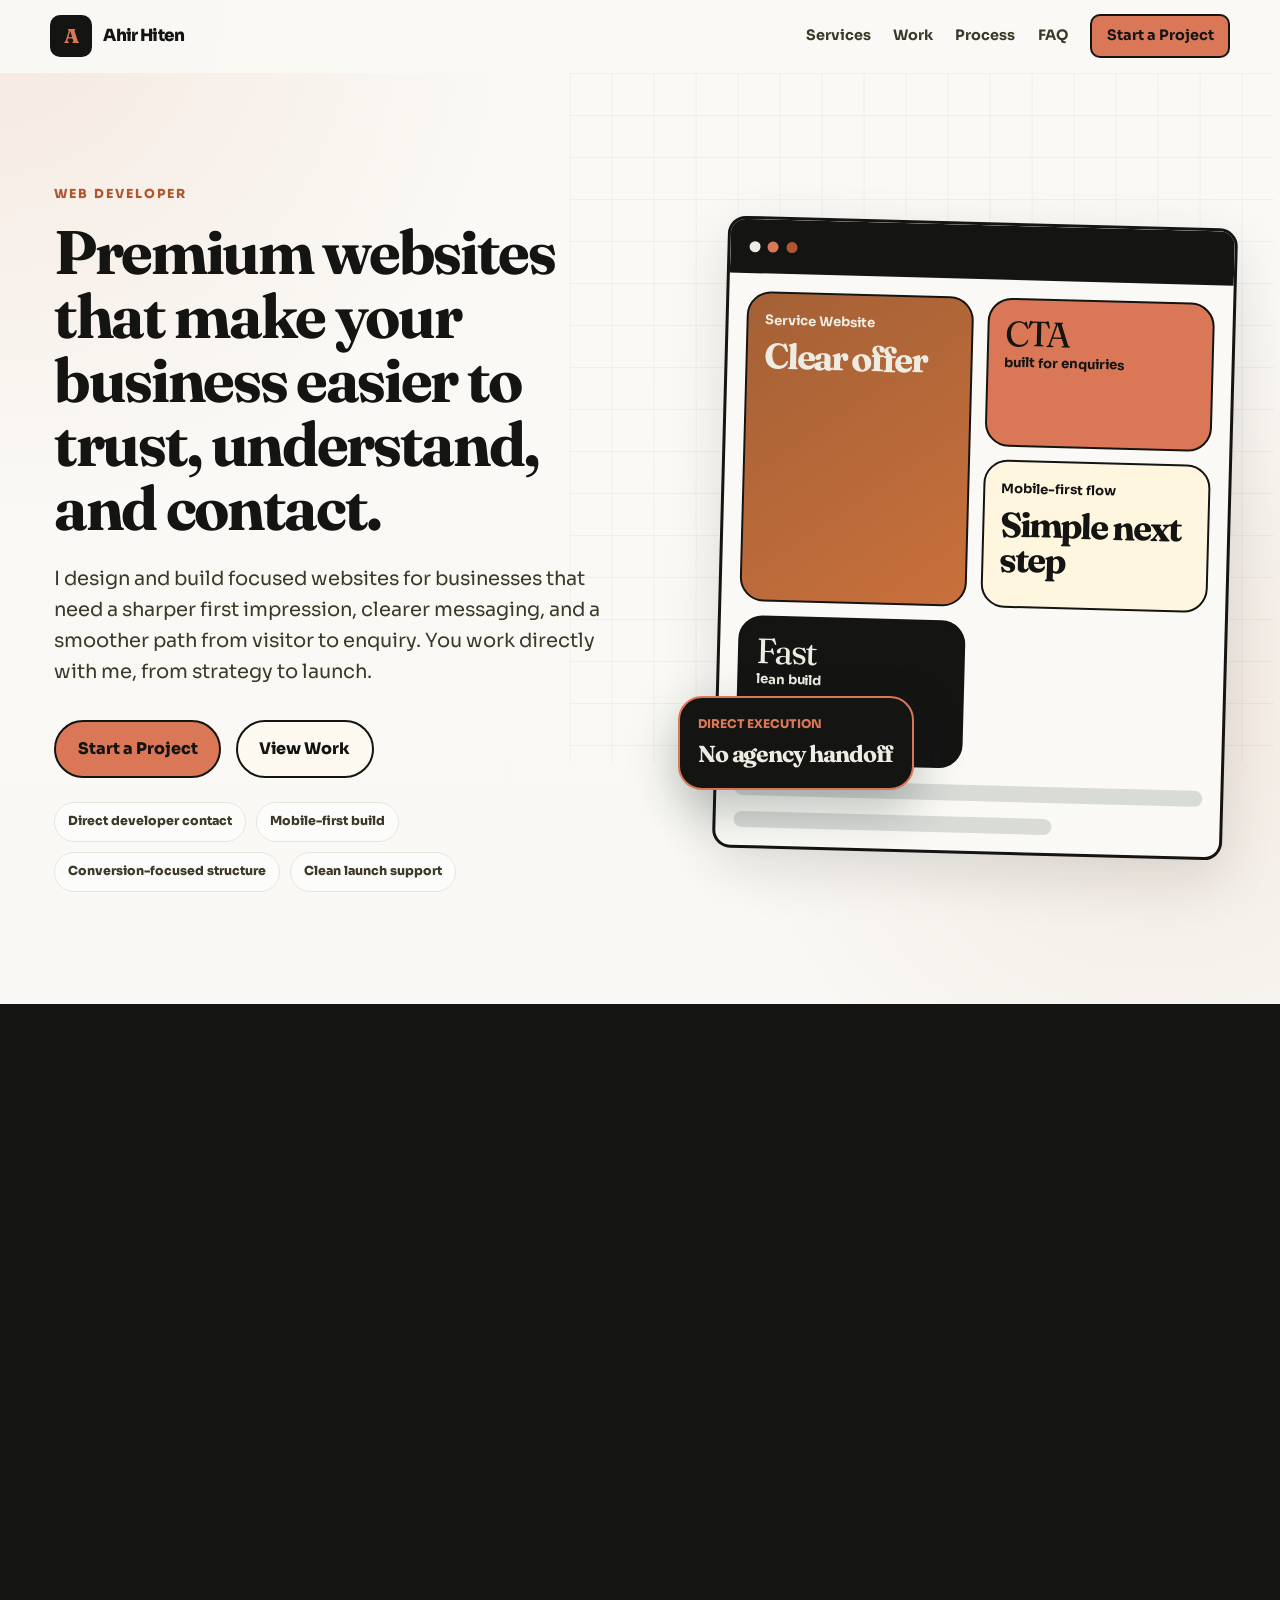
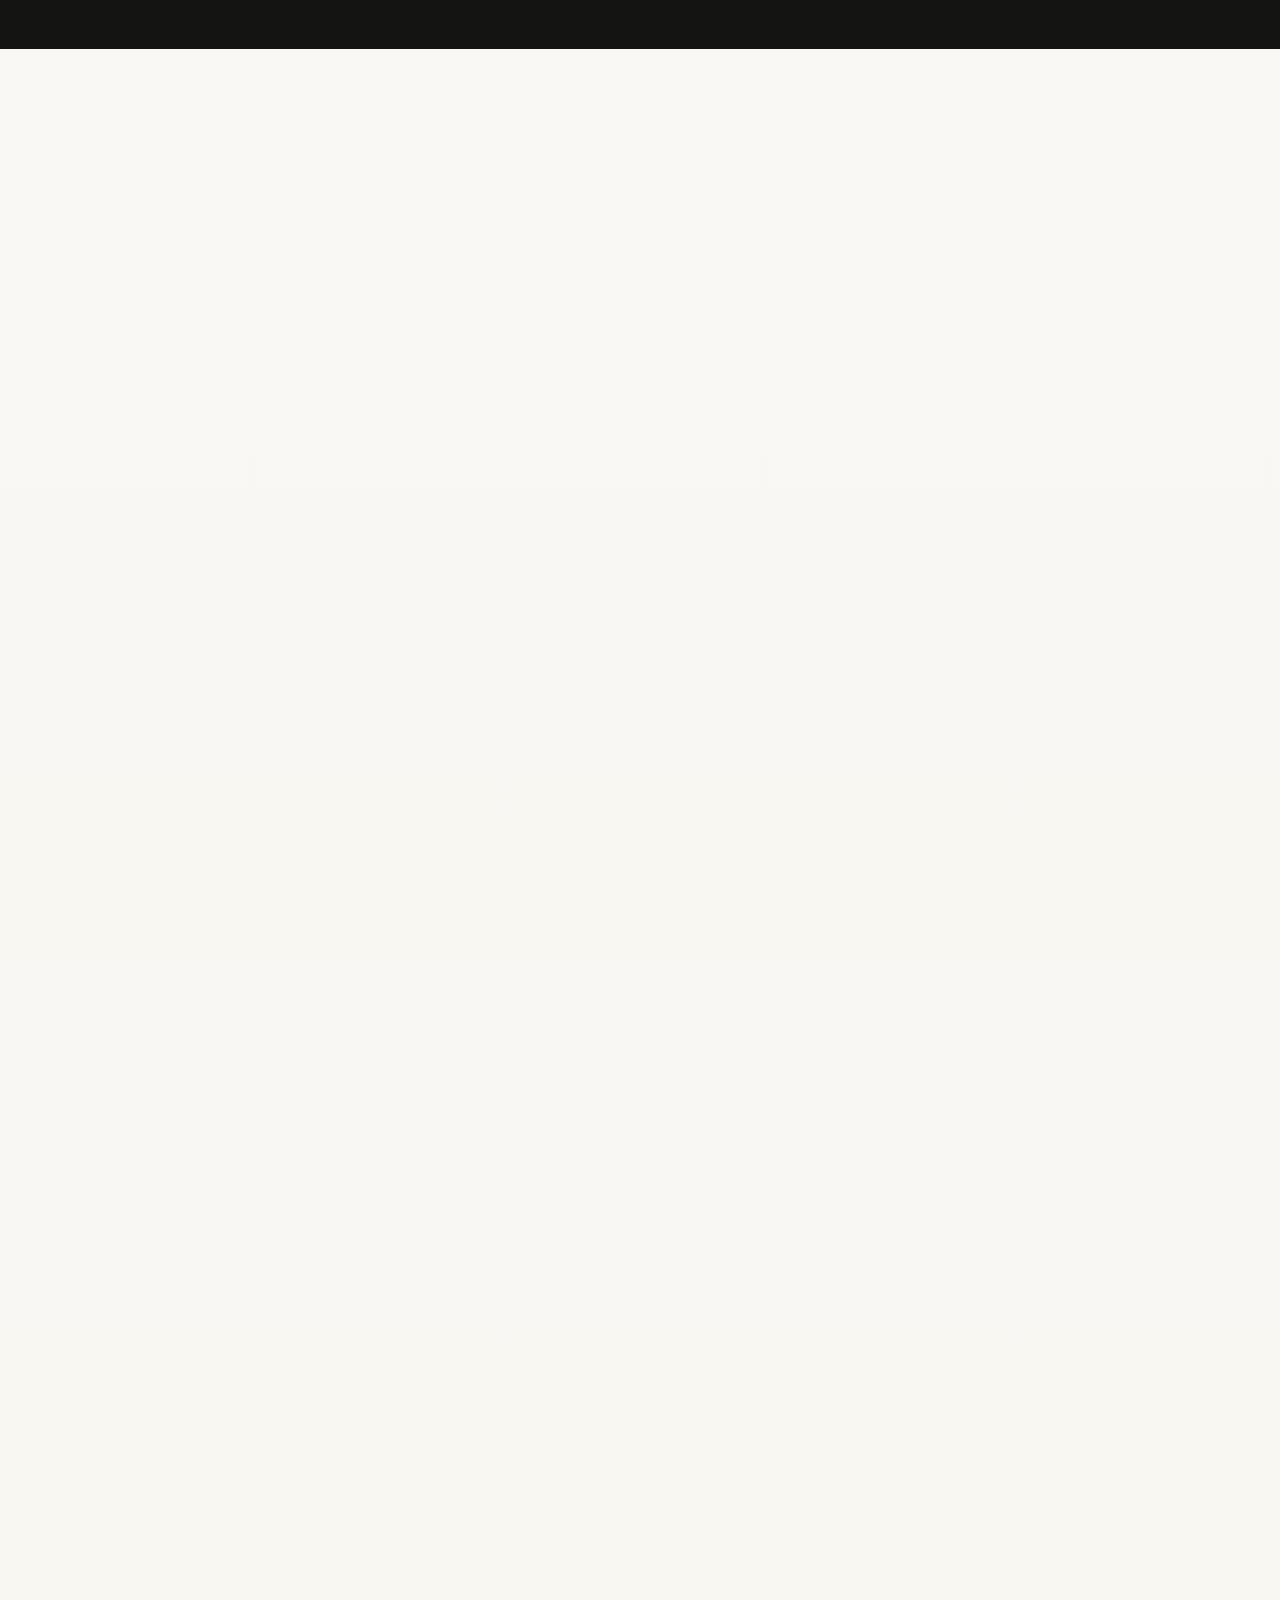
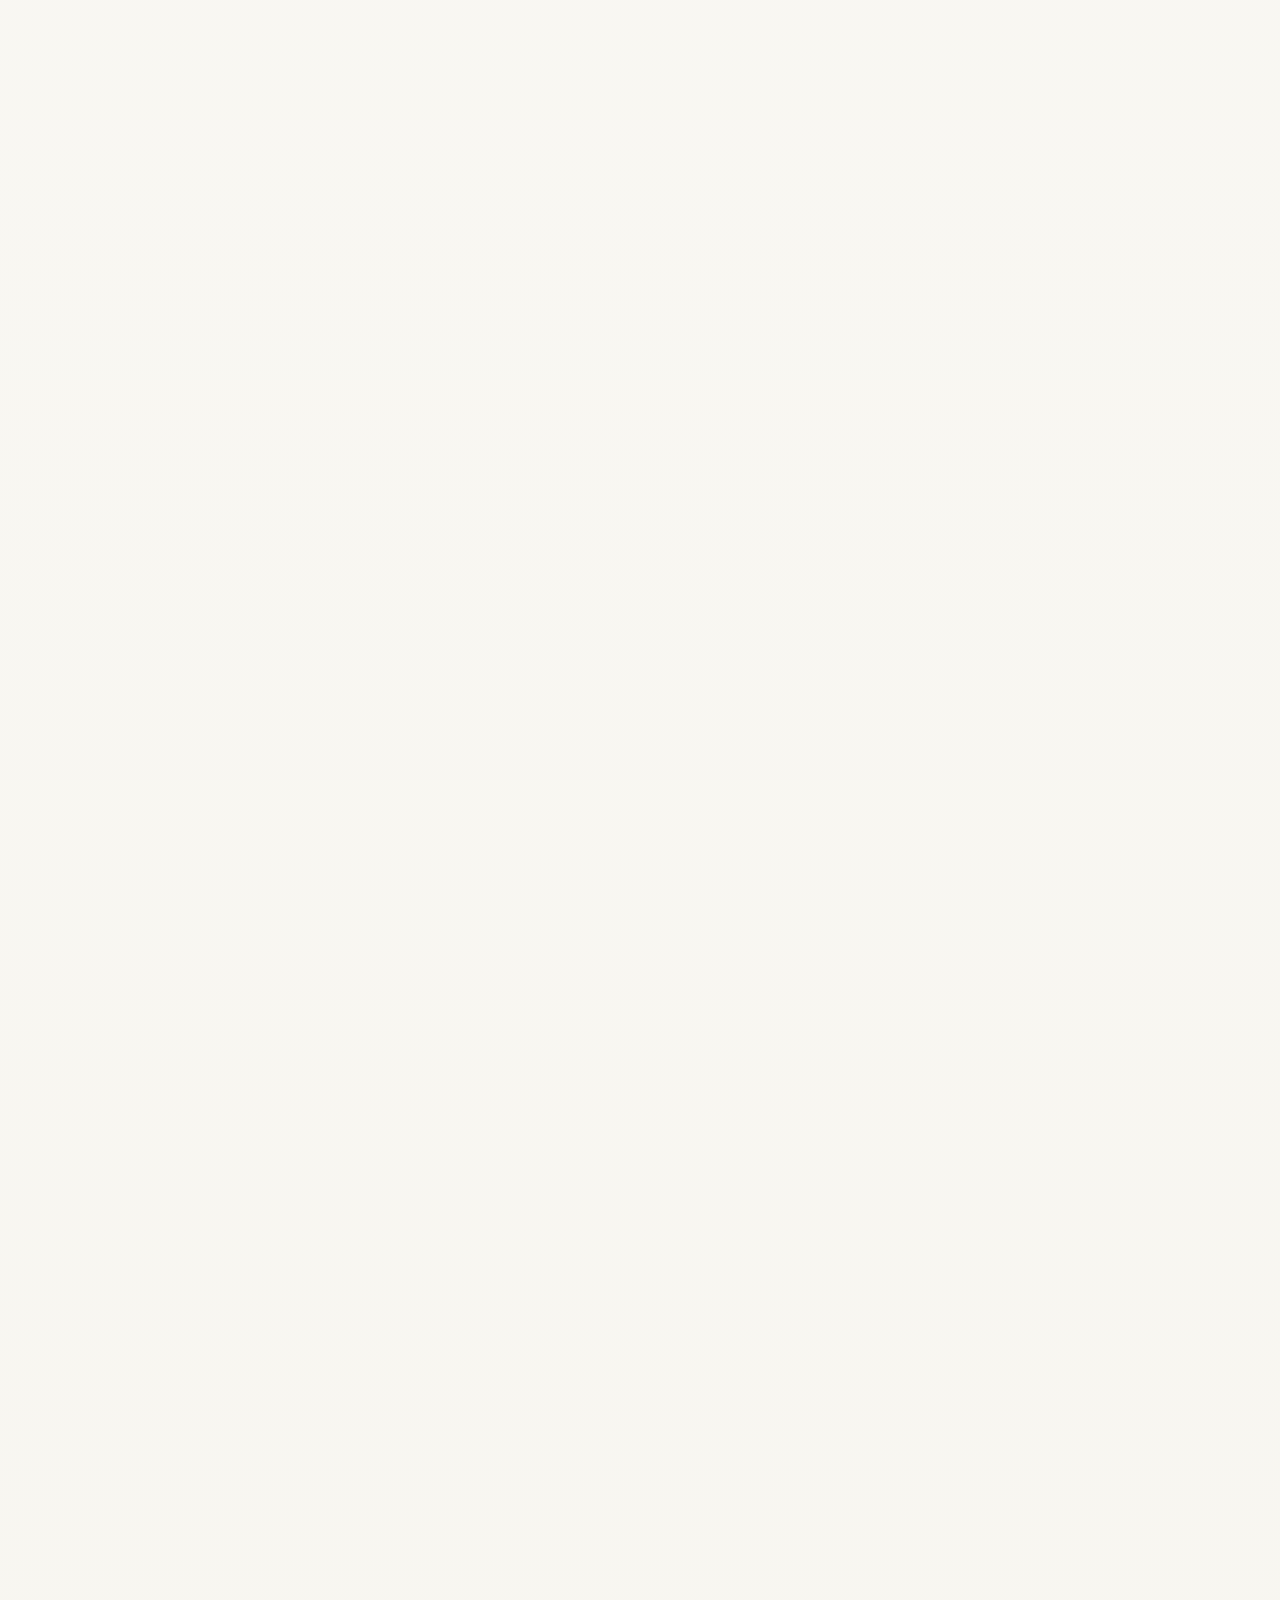
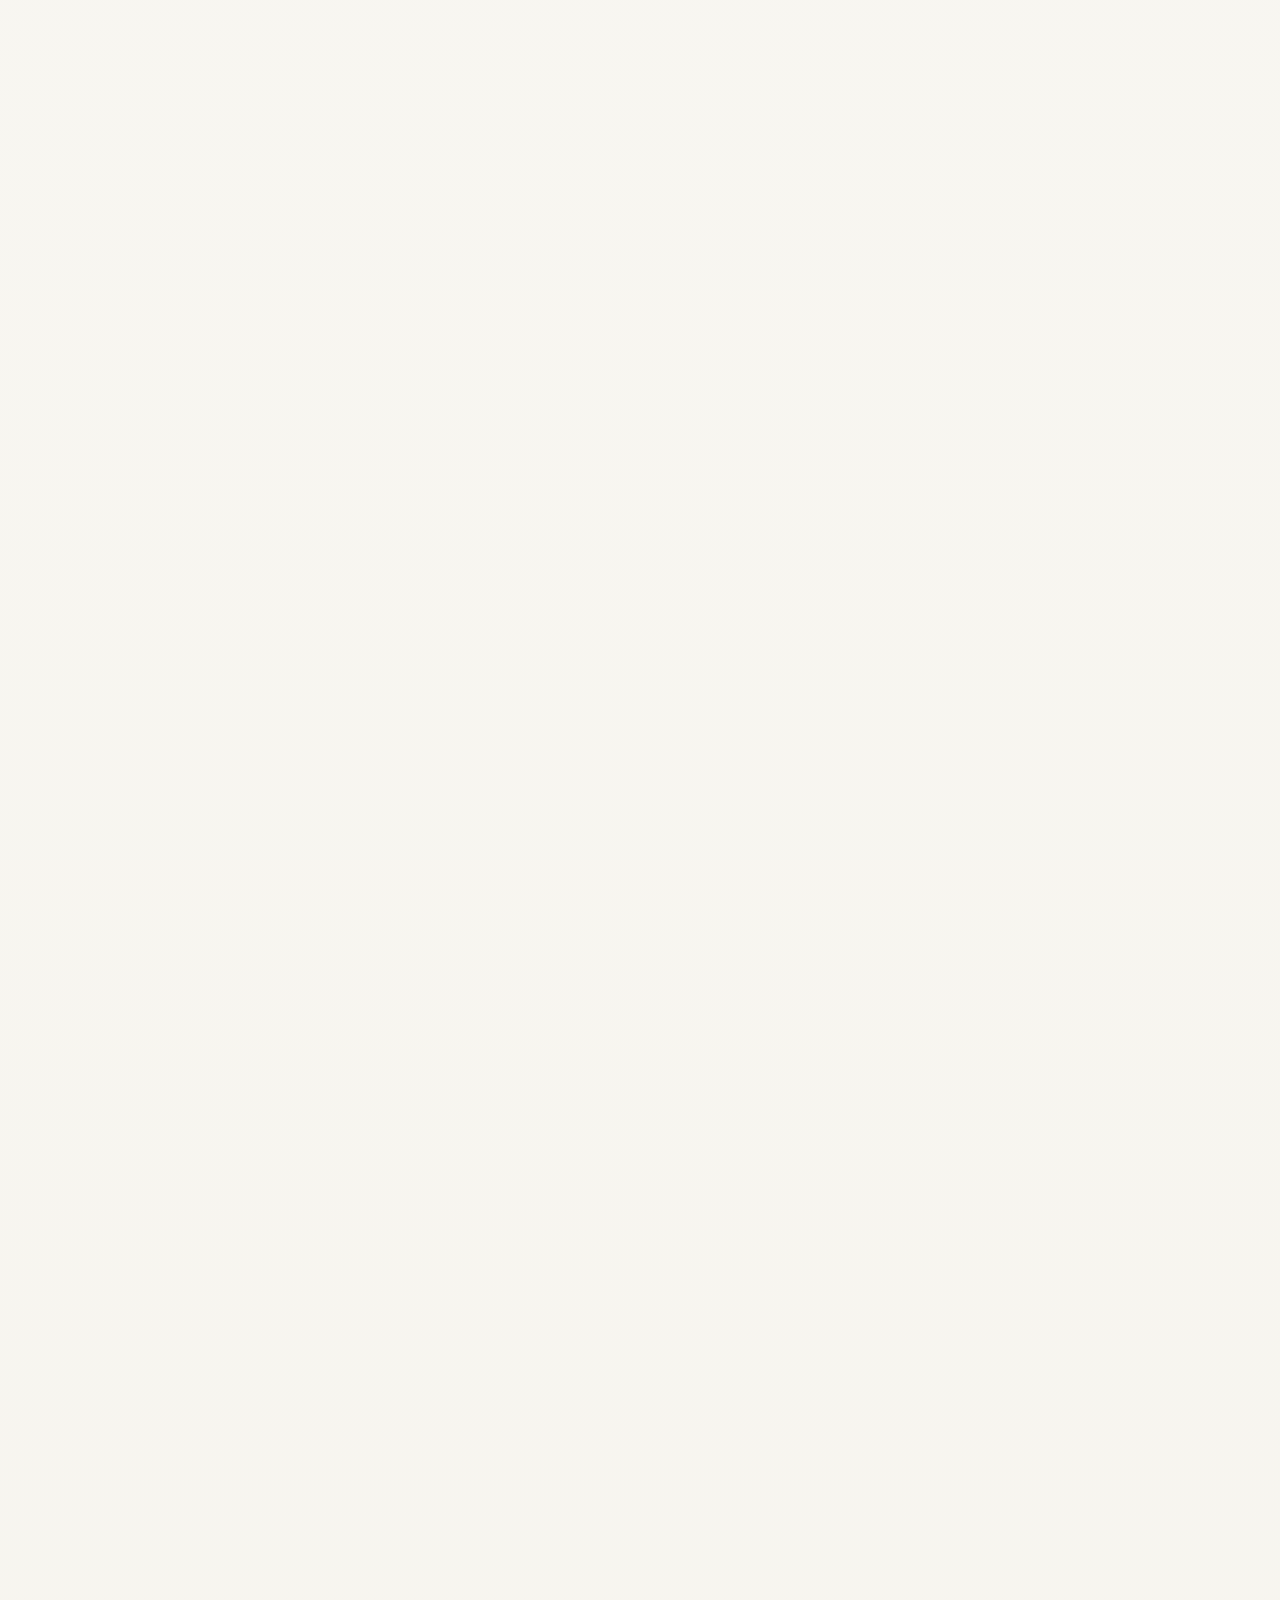
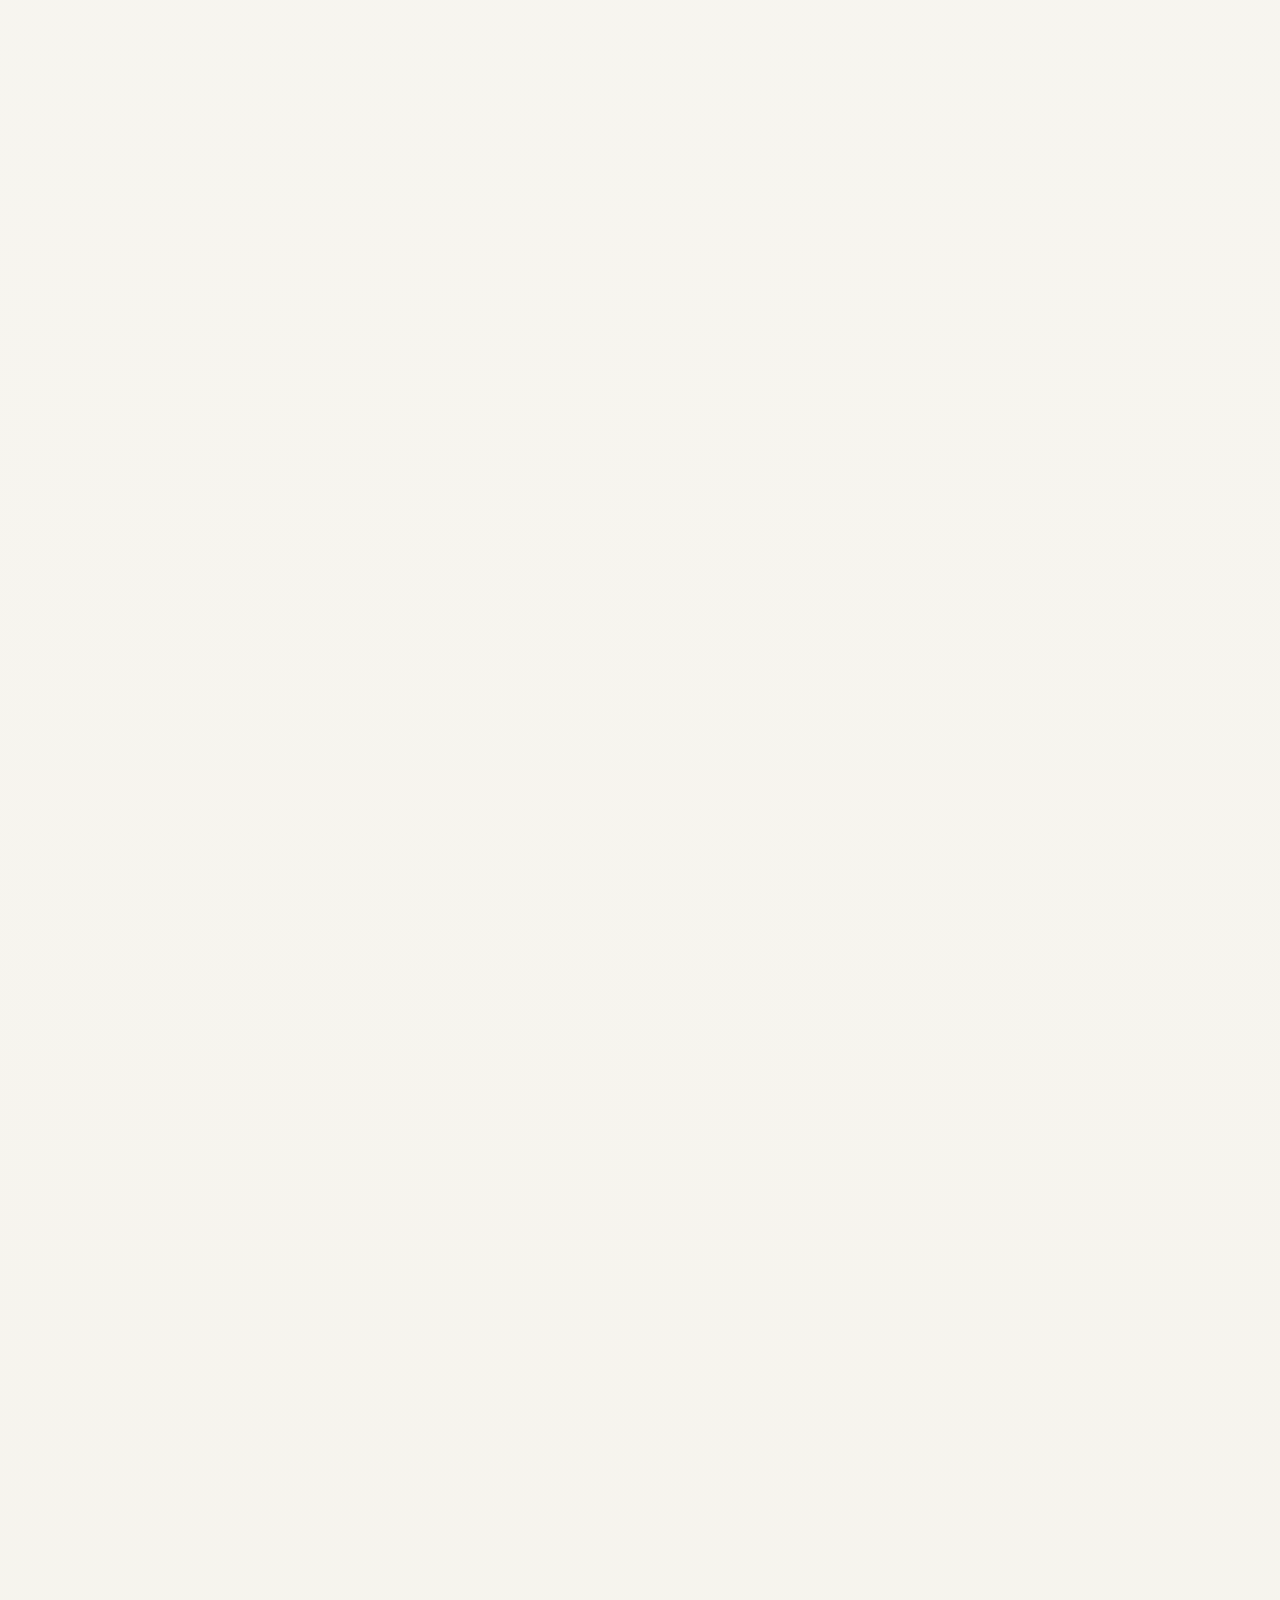
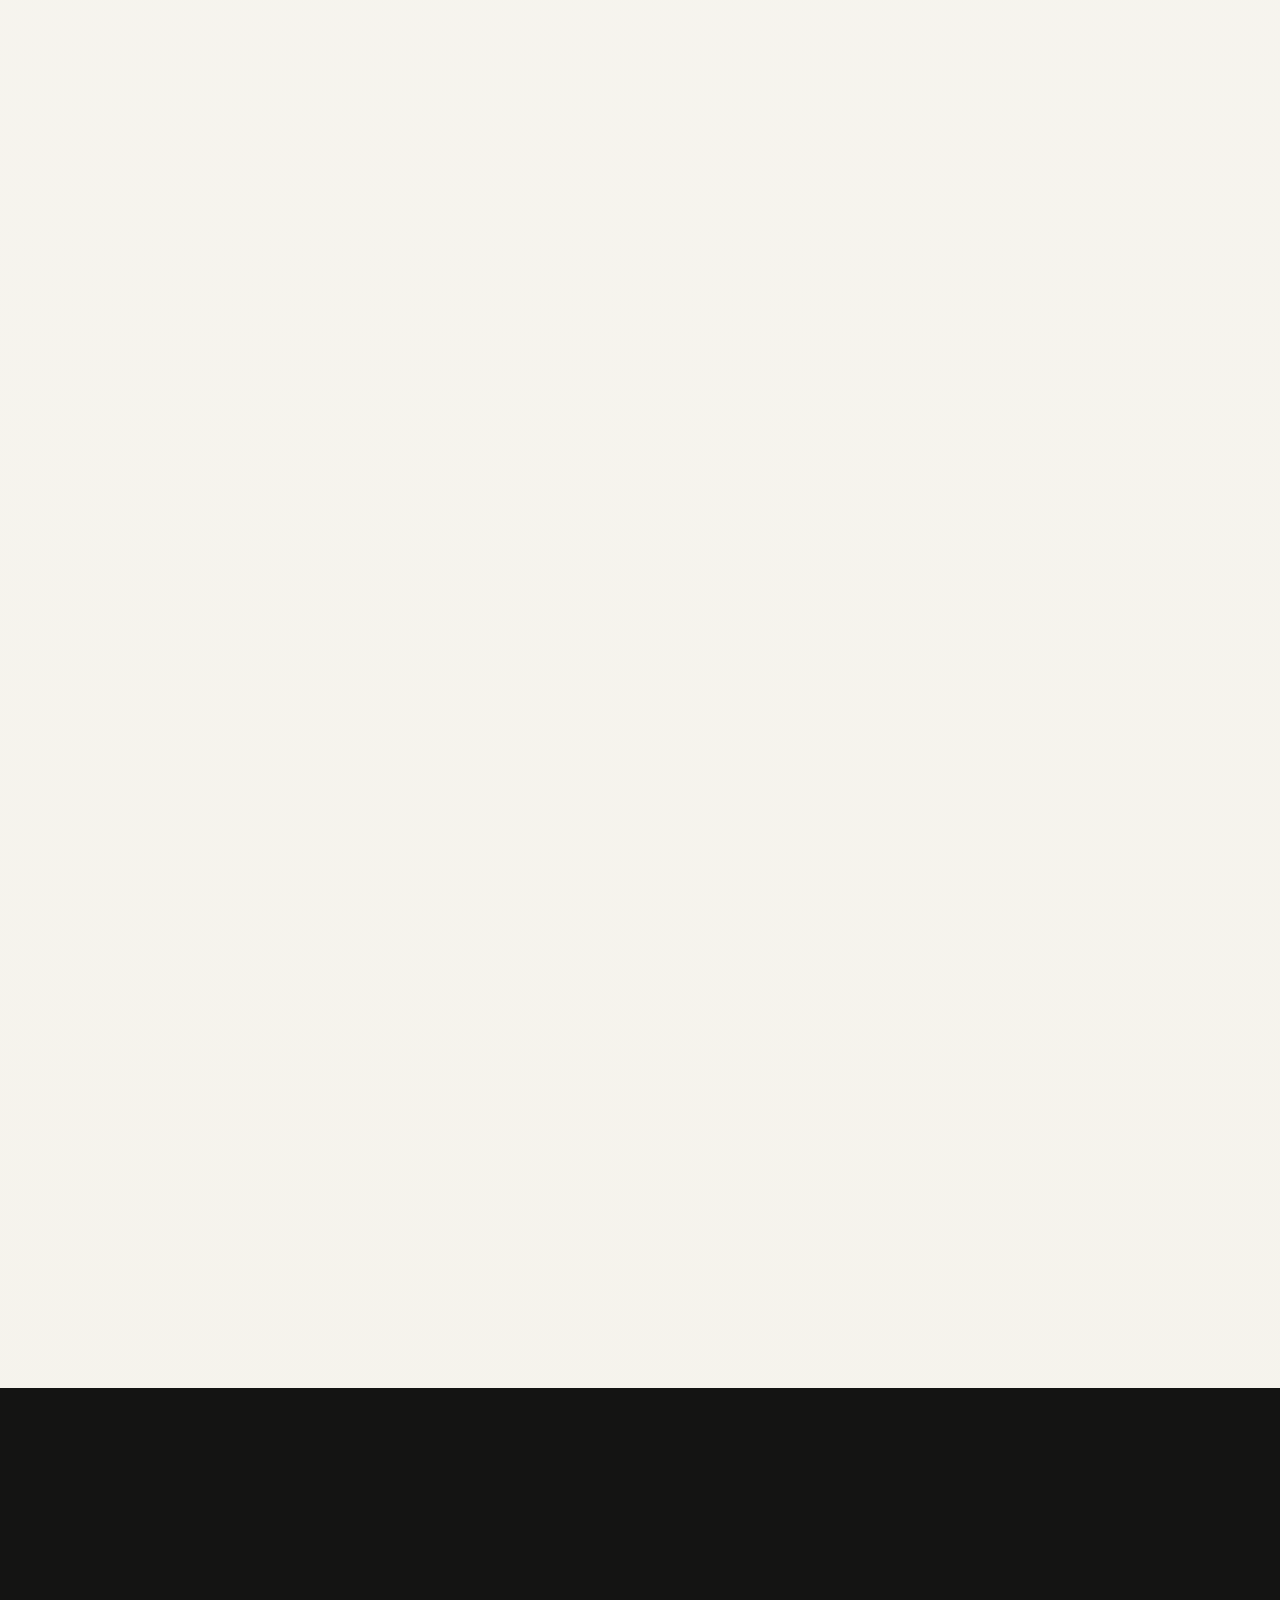
==== commit 1ea37610: "Prepare portfolio for GitHub Pages" ====
--- a/index.html
+++ b/index.html
@@ -10,7 +10,7 @@
     >
     <meta name="theme-color" content="#10231c">
     <meta name="robots" content="index, follow">
-    <link rel="canonical" href="https://your-domain.com/">
+    <link rel="canonical" href="https://hiten-ahir30.github.io/">
 
     <meta property="og:type" content="website">
     <meta property="og:title" content="Web Developer | Hiten">
@@ -18,8 +18,8 @@
       property="og:description"
       content="Premium websites and landing pages for businesses that need stronger positioning, better trust, and clearer enquiry paths."
     >
-    <meta property="og:url" content="https://your-domain.com/">
-    <meta property="og:image" content="https://your-domain.com/assets/og-image.png">
+    <meta property="og:url" content="https://hiten-ahir30.github.io/">
+    <meta property="og:image" content="https://hiten-ahir30.github.io/assets/og-image.png">
 
     <meta name="twitter:card" content="summary_large_image">
     <meta name="twitter:title" content="Hiten | Web Developer">
@@ -27,17 +27,26 @@
       name="twitter:description"
       content="Web developer creating landing pages, business websites, redesigns, and speed-focused web experiences."
     >
-    <meta name="twitter:image" content="https://your-domain.com/assets/og-image.png">
+    <meta name="twitter:image" content="https://hiten-ahir30.github.io/assets/og-image.png">
 
     <link rel="icon" href="assets/favicon.svg" type="image/svg+xml">
     <link rel="manifest" href="site.webmanifest">
     <link rel="preconnect" href="https://fonts.googleapis.com">
     <link rel="preconnect" href="https://fonts.gstatic.com" crossorigin>
     <link
+      rel="preload"
+      as="style"
       href="https://fonts.googleapis.com/css2?family=Fraunces:opsz,wght@9..144,600;9..144,700&family=Sora:wght@400;500;600;700;800&display=swap"
-      rel="stylesheet"
+      onload="this.onload=null;this.rel='stylesheet'"
     >
+    <noscript>
+      <link
+        href="https://fonts.googleapis.com/css2?family=Fraunces:opsz,wght@9..144,600;9..144,700&family=Sora:wght@400;500;600;700;800&display=swap"
+        rel="stylesheet"
+      >
+    </noscript>
     <script>document.documentElement.classList.add("js");</script>
+    <link rel="preload" href="styles.css" as="style">
     <link rel="stylesheet" href="styles.css">
 
     <script type="application/ld+json">
@@ -45,7 +54,7 @@
         "@context": "https://schema.org",
         "@type": "ProfessionalService",
         "name": "Hiten Web Studio",
-        "url": "https://your-domain.com/",
+        "url": "https://hiten-ahir30.github.io/",
         "email": "ahirhiten789@gmail.com",
         "telephone": "+91 9979481734",
         "address": {
@@ -240,7 +249,7 @@
           <article class="work-card reveal">
             <div class="work-thumb thumb-launch">
               <span>Launch</span>
-              <img src="assets/project-launch.svg" alt="Abstract SaaS landing page mockup with signup dashboard">
+              <img src="assets/project-launch.svg" alt="Abstract SaaS landing page mockup with signup dashboard" width="760" height="560" loading="lazy" decoding="async" fetchpriority="low">
             </div>
             <div class="work-content">
               <p class="work-type">Landing page placeholder</p>
@@ -265,7 +274,7 @@
           <article class="work-card reveal">
             <div class="work-thumb thumb-local">
               <span>Local</span>
-              <img src="assets/project-local.svg" alt="Abstract local business website mockup with booking interface">
+              <img src="assets/project-local.svg" alt="Abstract local business website mockup with booking interface" width="760" height="560" loading="lazy" decoding="async" fetchpriority="low">
             </div>
             <div class="work-content">
               <p class="work-type">Local business website placeholder</p>
@@ -290,7 +299,7 @@
           <article class="work-card reveal">
             <div class="work-thumb thumb-growth">
               <span>Growth</span>
-              <img src="assets/project-growth.svg" alt="Abstract B2B service page mockup with conversion sections">
+              <img src="assets/project-growth.svg" alt="Abstract B2B service page mockup with conversion sections" width="760" height="560" loading="lazy" decoding="async" fetchpriority="low">
             </div>
             <div class="work-content">
               <p class="work-type">Conversion-focused service page placeholder</p>
--- a/styles.css
+++ b/styles.css
@@ -38,6 +38,12 @@
   overflow-x: hidden;
 }
 
+main > section:not(:first-child),
+.footer {
+  contain-intrinsic-size: 1px 900px;
+  content-visibility: auto;
+}
+
 body.nav-open {
   overflow: hidden;
 }
@@ -238,10 +244,6 @@
   z-index: -1;
 }
 
-.js .hero::before {
-  animation: gridDrift 16s ease-in-out infinite;
-}
-
 .eyebrow {
   color: var(--copper);
   font-size: 0.78rem;
@@ -465,7 +467,6 @@
   left: 0;
   padding: 1rem 1.15rem;
   position: absolute;
-  animation: noteFloat 7s ease-in-out infinite;
 }
 
 .floating-note span {
@@ -492,7 +493,6 @@
 }
 
 .proof-track {
-  animation: marquee 42s linear infinite;
   display: flex;
   gap: 2rem;
   white-space: nowrap;
@@ -661,10 +661,9 @@
 .why-panel::before,
 .trust-card::before,
 .cta-panel::before {
-  background: var(--lime);
+  background: radial-gradient(circle, rgba(217, 119, 87, 0.5) 0%, rgba(217, 119, 87, 0.14) 45%, transparent 72%);
   border-radius: 50%;
   content: "";
-  filter: blur(4px);
   height: 260px;
   opacity: 0.2;
   position: absolute;
@@ -1129,7 +1128,6 @@
 
 .footer-drawing {
   display: block;
-  filter: drop-shadow(0 18px 48px rgba(0, 0, 0, 0.18));
   height: auto;
   margin-left: auto;
   max-width: 455px;
@@ -1433,6 +1431,20 @@
 
   to {
     transform: translateX(-50%);
+  }
+}
+
+@media (hover: hover) and (prefers-reduced-motion: no-preference) and (min-width: 981px) {
+  .js .hero::before {
+    animation: gridDrift 16s ease-in-out infinite;
+  }
+
+  .floating-note {
+    animation: noteFloat 7s ease-in-out infinite;
+  }
+
+  .proof-track {
+    animation: marquee 42s linear infinite;
   }
 }
 
--- a/styles.css
+++ b/styles.css
@@ -38,6 +38,12 @@
   overflow-x: hidden;
 }
 
+main > section:not(:first-child),
+.footer {
+  contain-intrinsic-size: 1px 900px;
+  content-visibility: auto;
+}
+
 body.nav-open {
   overflow: hidden;
 }
@@ -238,10 +244,6 @@
   z-index: -1;
 }
 
-.js .hero::before {
-  animation: gridDrift 16s ease-in-out infinite;
-}
-
 .eyebrow {
   color: var(--copper);
   font-size: 0.78rem;
@@ -465,7 +467,6 @@
   left: 0;
   padding: 1rem 1.15rem;
   position: absolute;
-  animation: noteFloat 7s ease-in-out infinite;
 }
 
 .floating-note span {
@@ -492,7 +493,6 @@
 }
 
 .proof-track {
-  animation: marquee 42s linear infinite;
   display: flex;
   gap: 2rem;
   white-space: nowrap;
@@ -661,10 +661,9 @@
 .why-panel::before,
 .trust-card::before,
 .cta-panel::before {
-  background: var(--lime);
+  background: radial-gradient(circle, rgba(217, 119, 87, 0.5) 0%, rgba(217, 119, 87, 0.14) 45%, transparent 72%);
   border-radius: 50%;
   content: "";
-  filter: blur(4px);
   height: 260px;
   opacity: 0.2;
   position: absolute;
@@ -1129,7 +1128,6 @@
 
 .footer-drawing {
   display: block;
-  filter: drop-shadow(0 18px 48px rgba(0, 0, 0, 0.18));
   height: auto;
   margin-left: auto;
   max-width: 455px;
@@ -1433,6 +1431,20 @@
 
   to {
     transform: translateX(-50%);
+  }
+}
+
+@media (hover: hover) and (prefers-reduced-motion: no-preference) and (min-width: 981px) {
+  .js .hero::before {
+    animation: gridDrift 16s ease-in-out infinite;
+  }
+
+  .floating-note {
+    animation: noteFloat 7s ease-in-out infinite;
+  }
+
+  .proof-track {
+    animation: marquee 42s linear infinite;
   }
 }
 
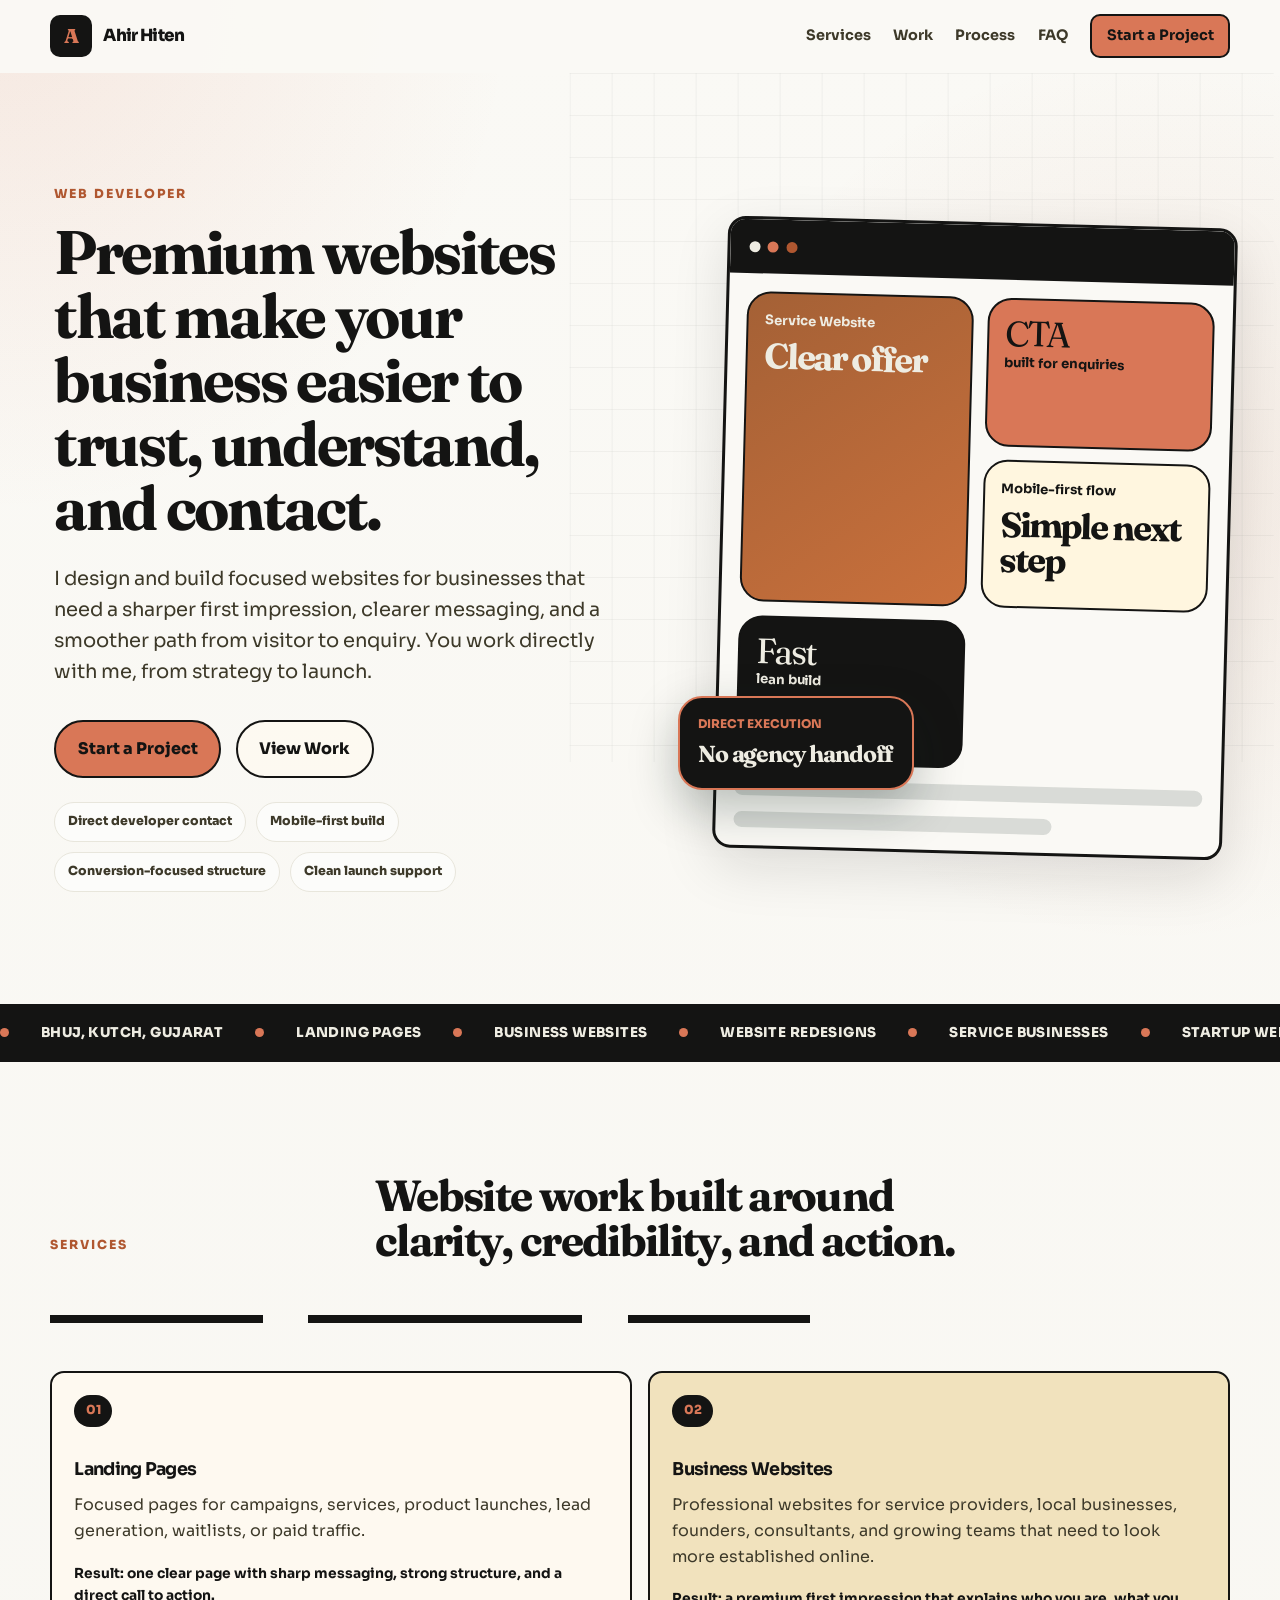
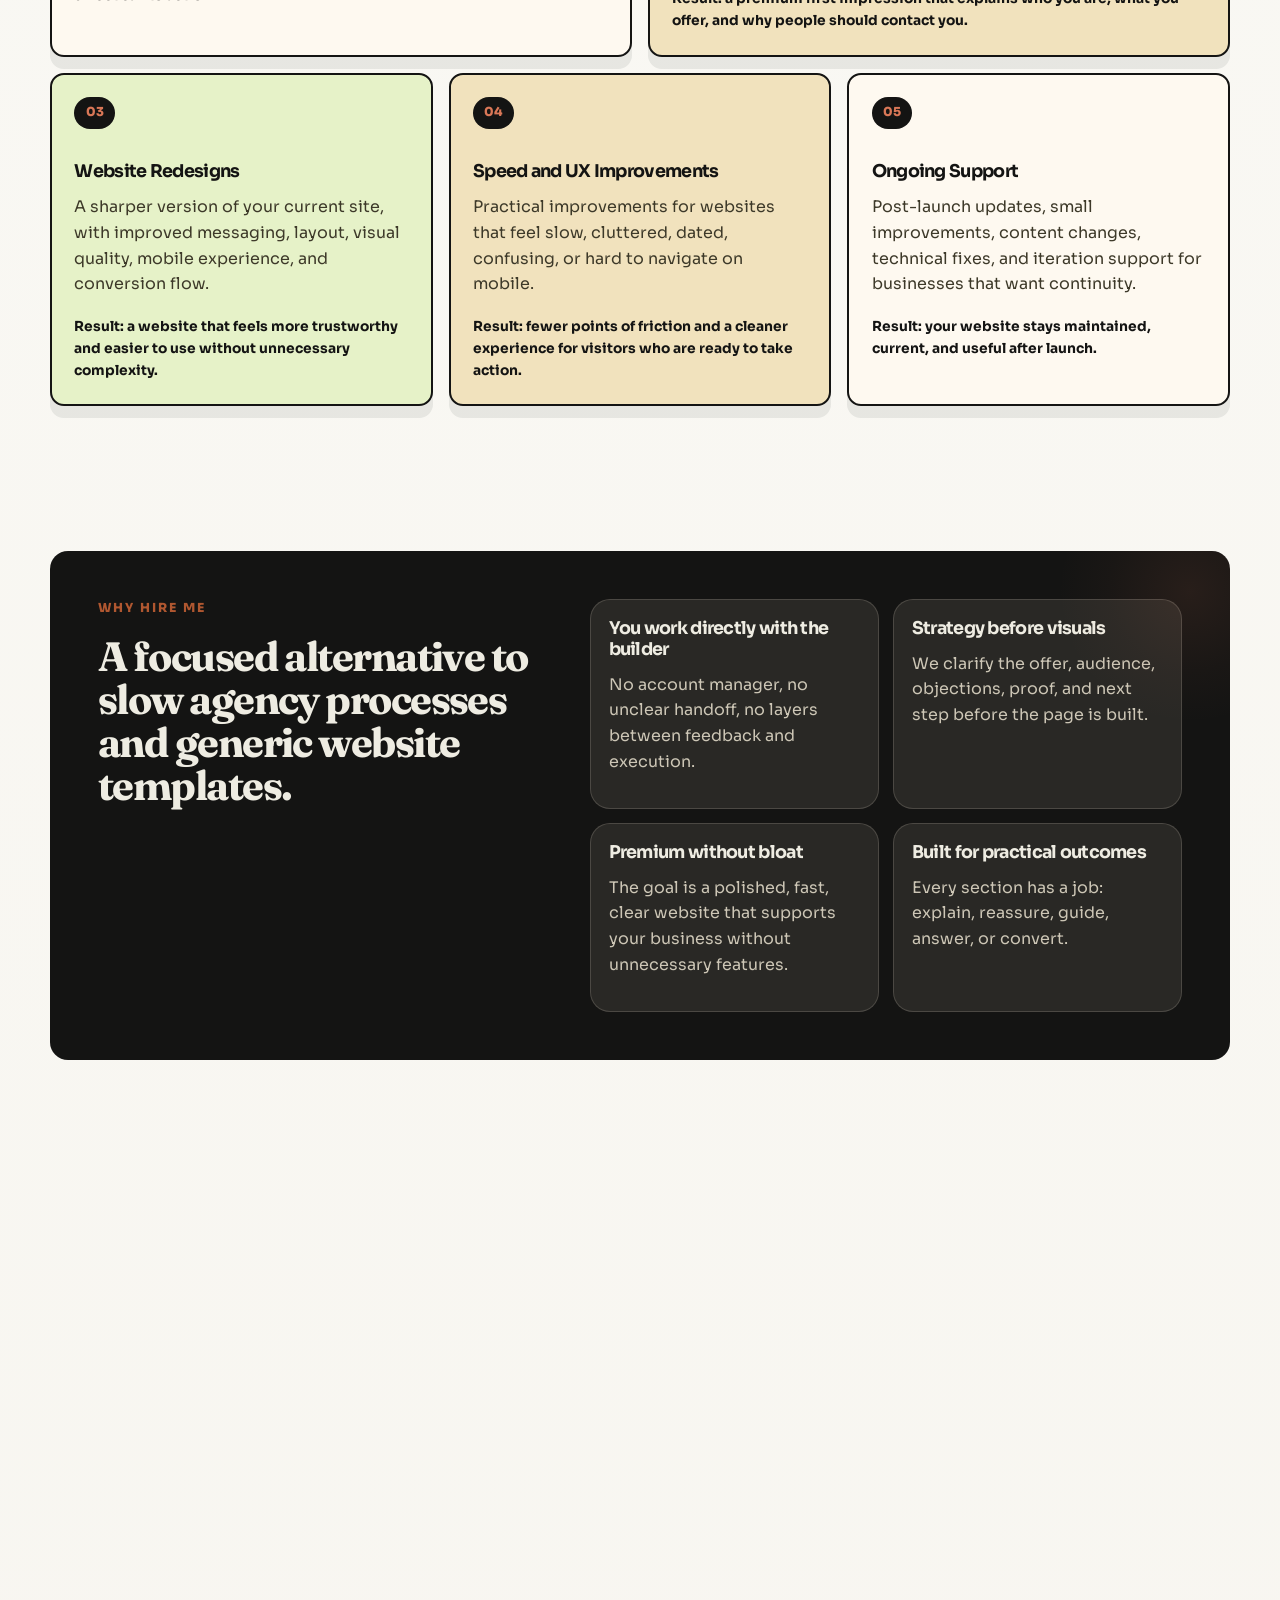
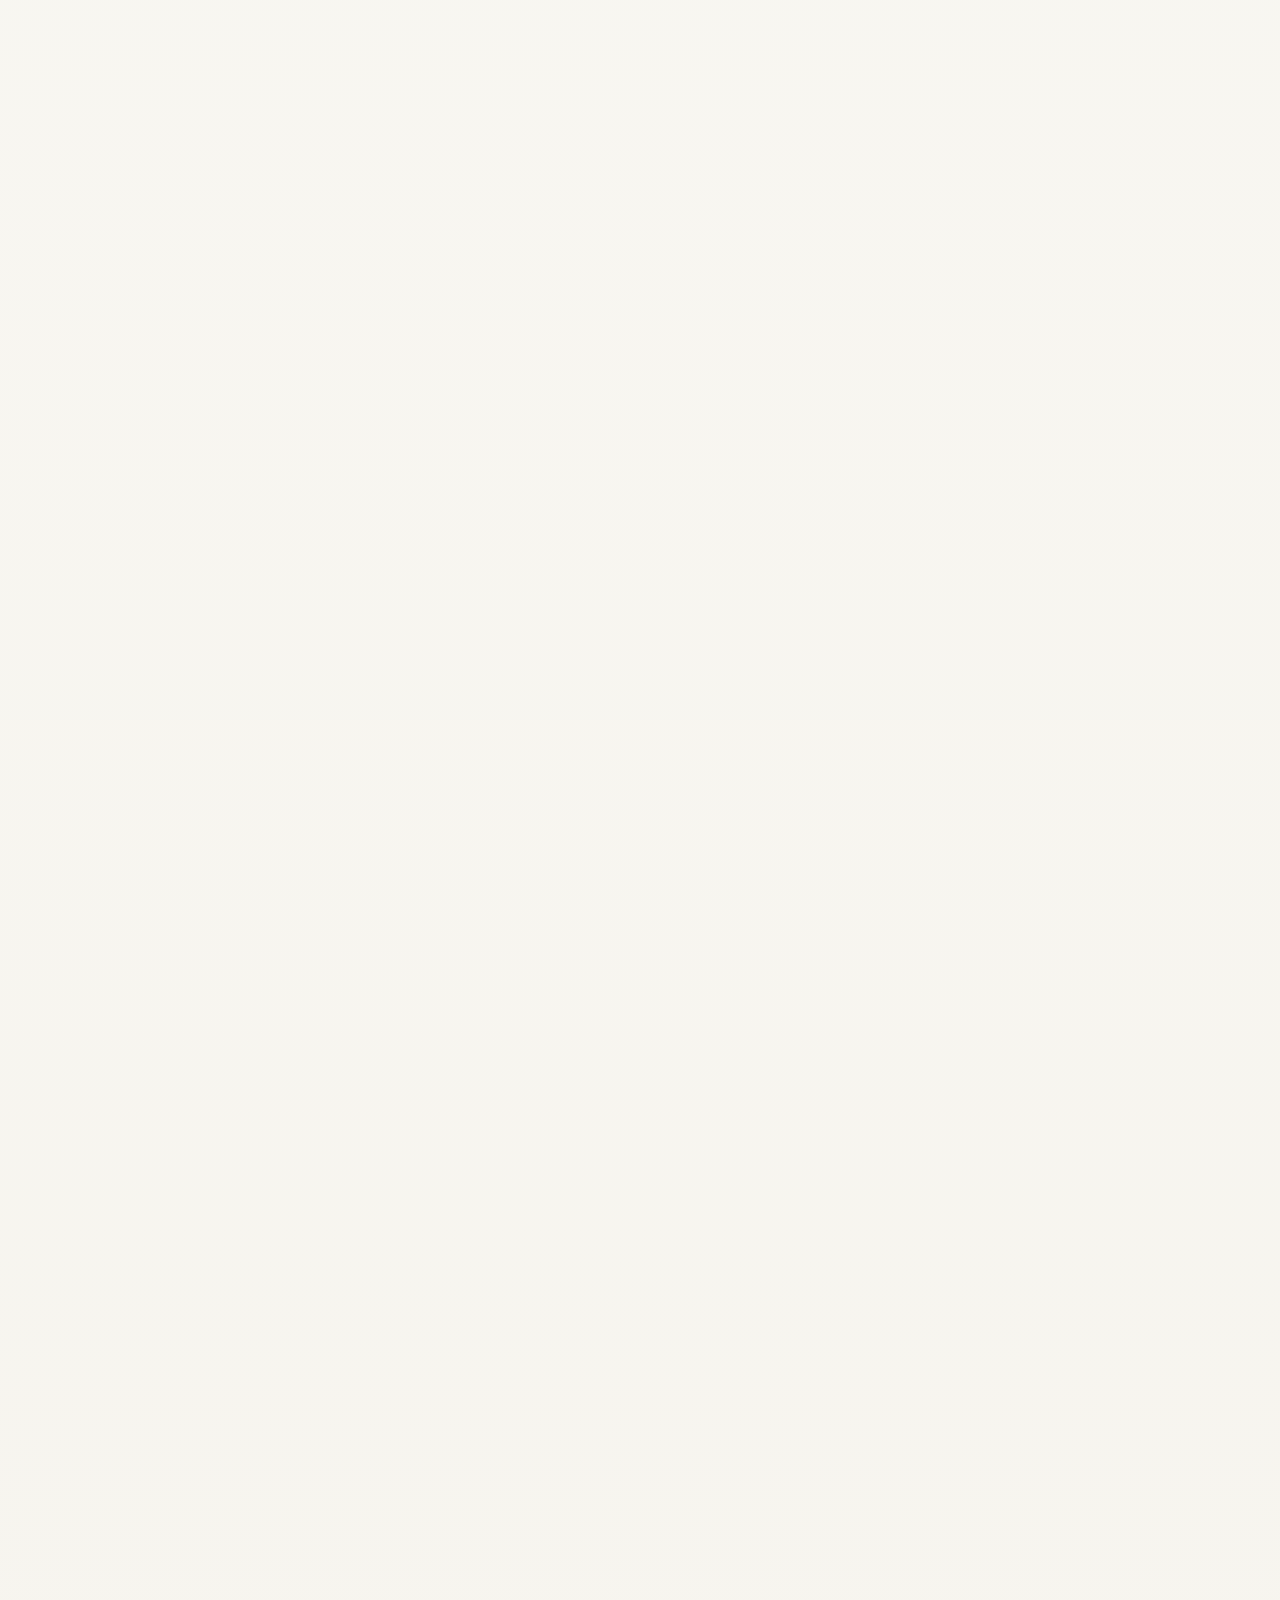
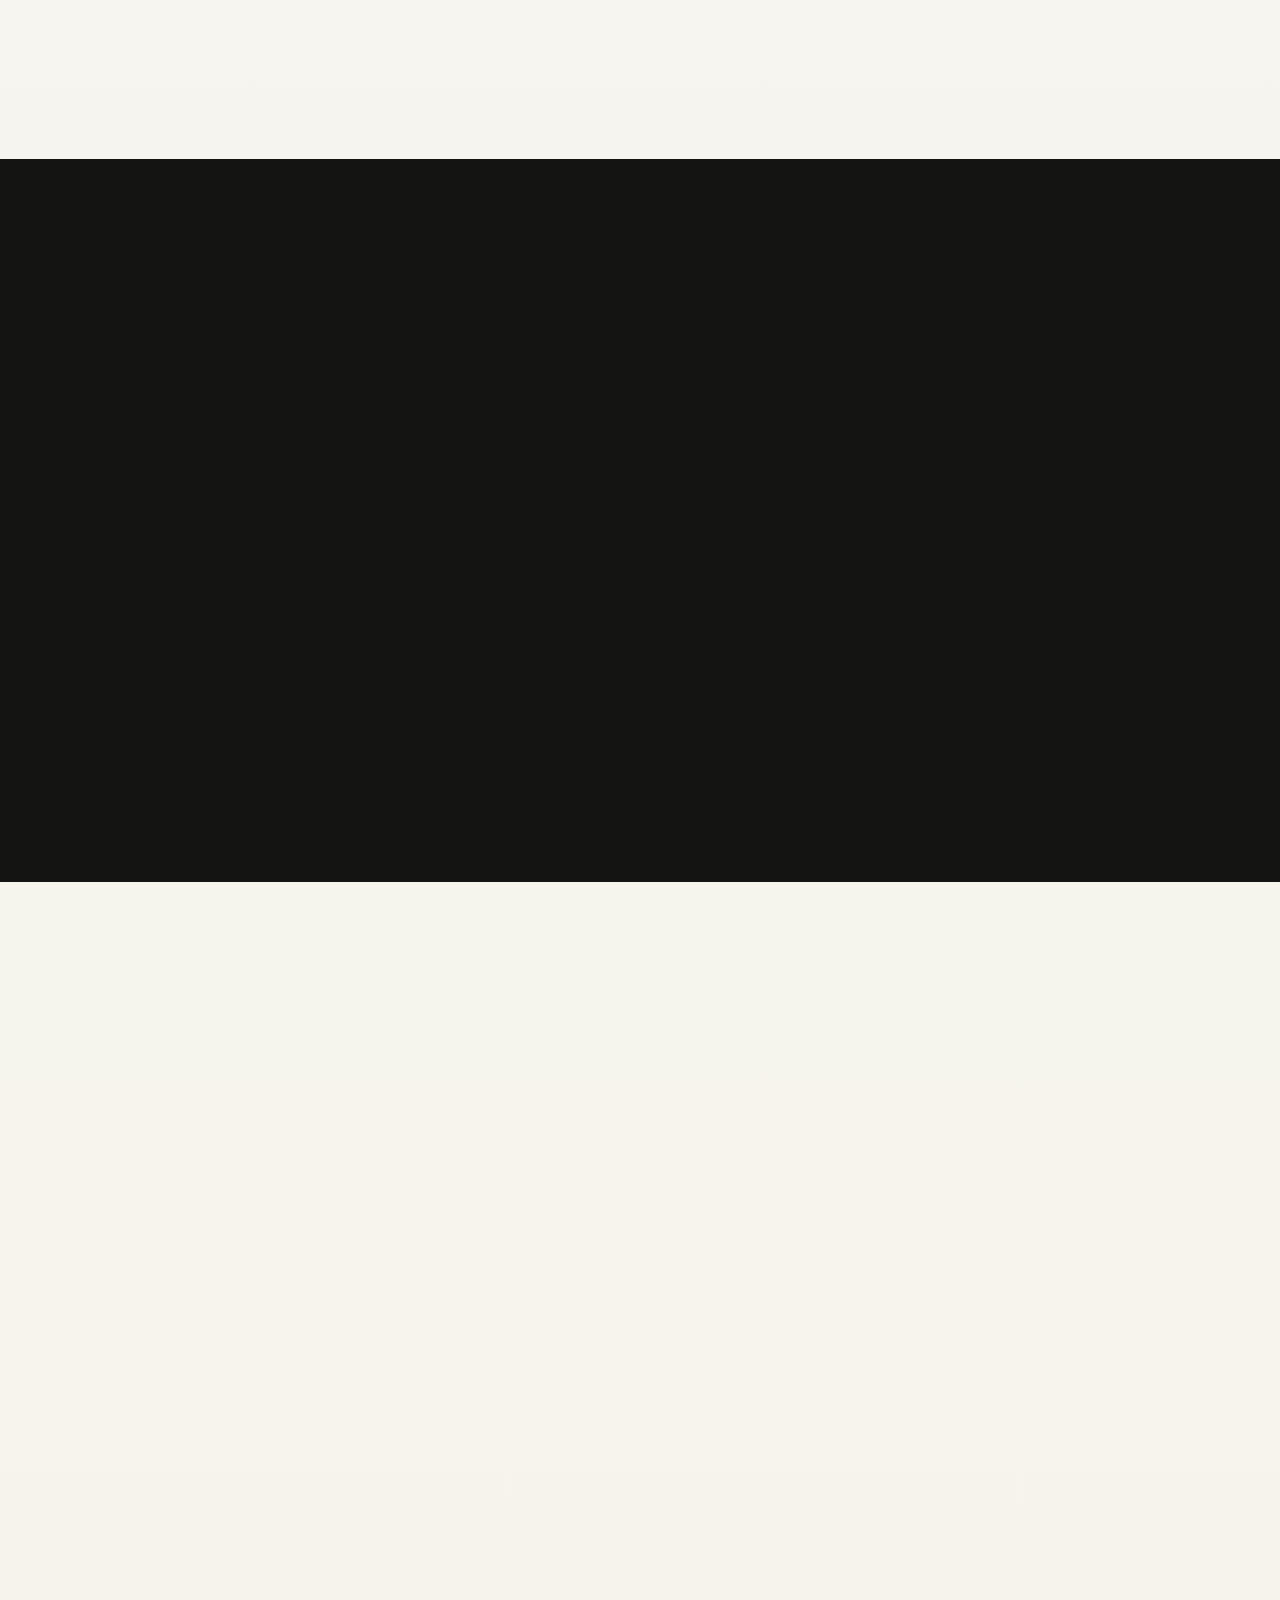
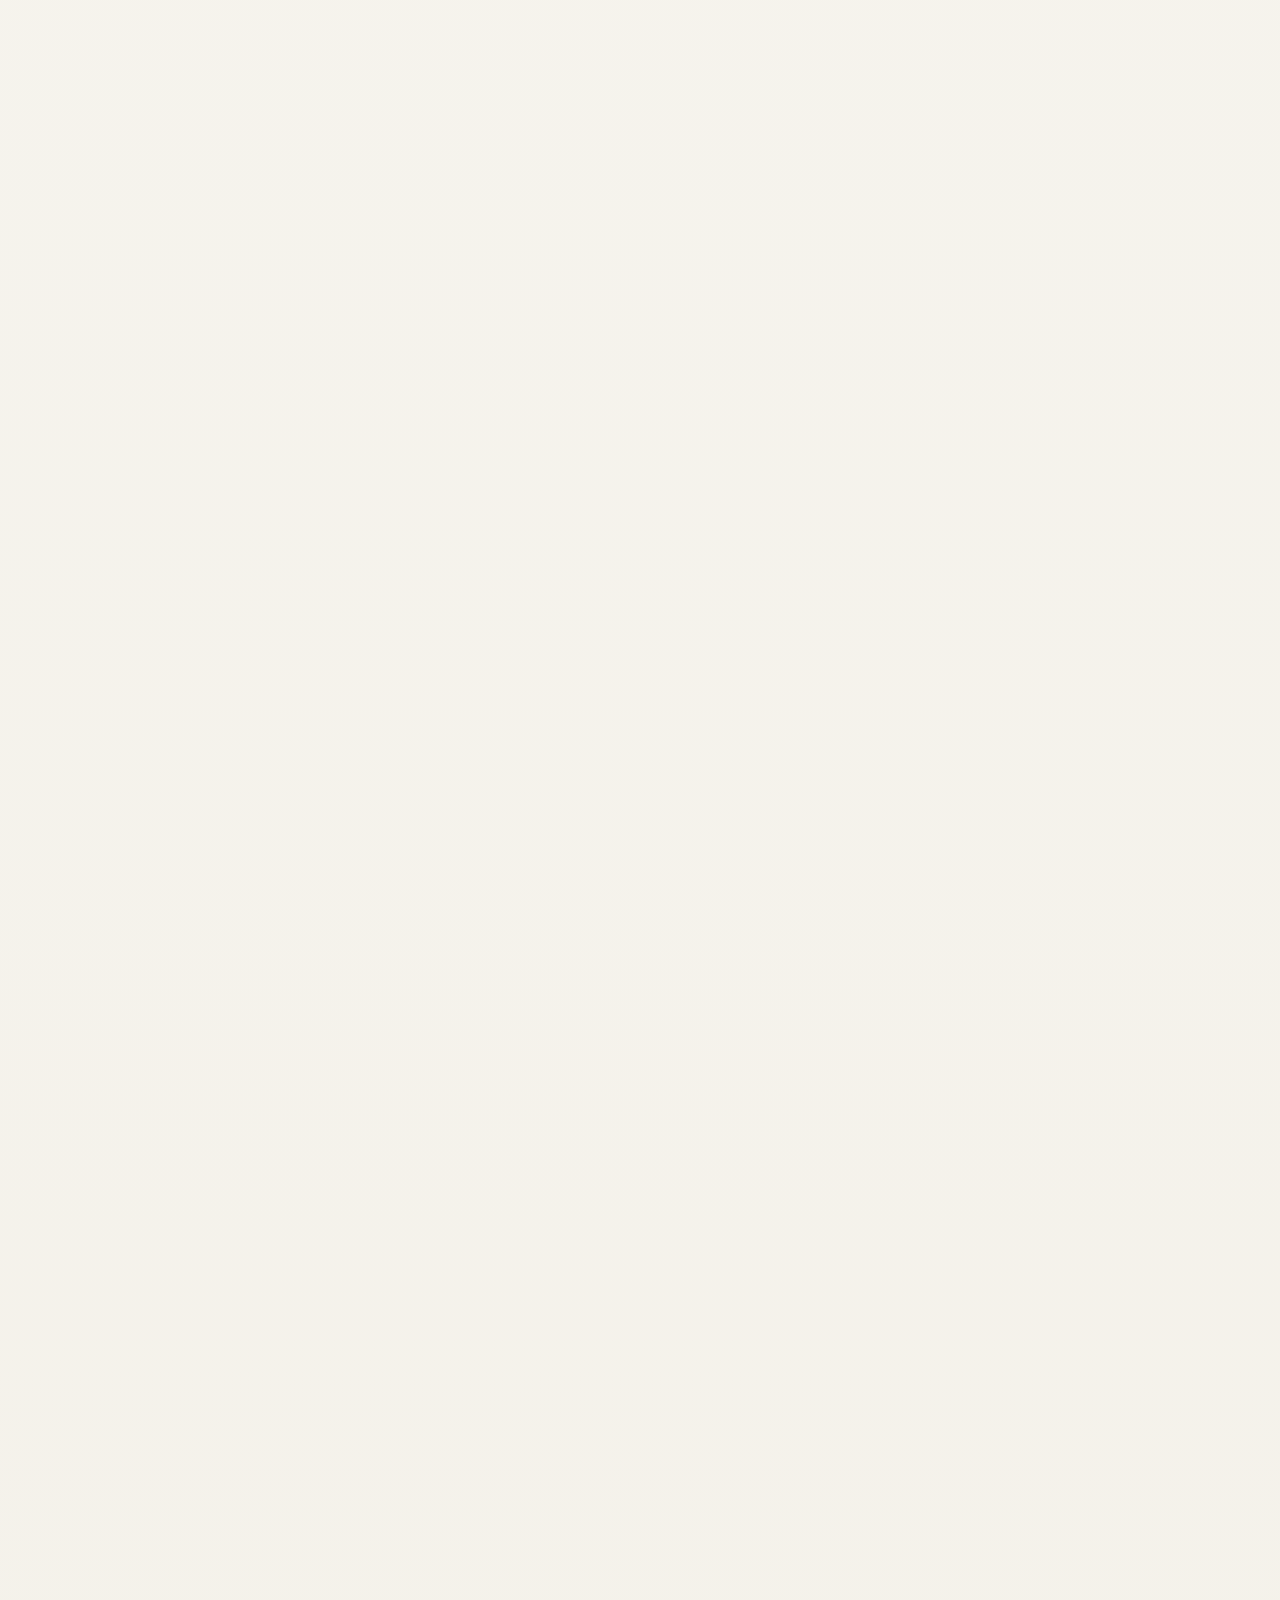
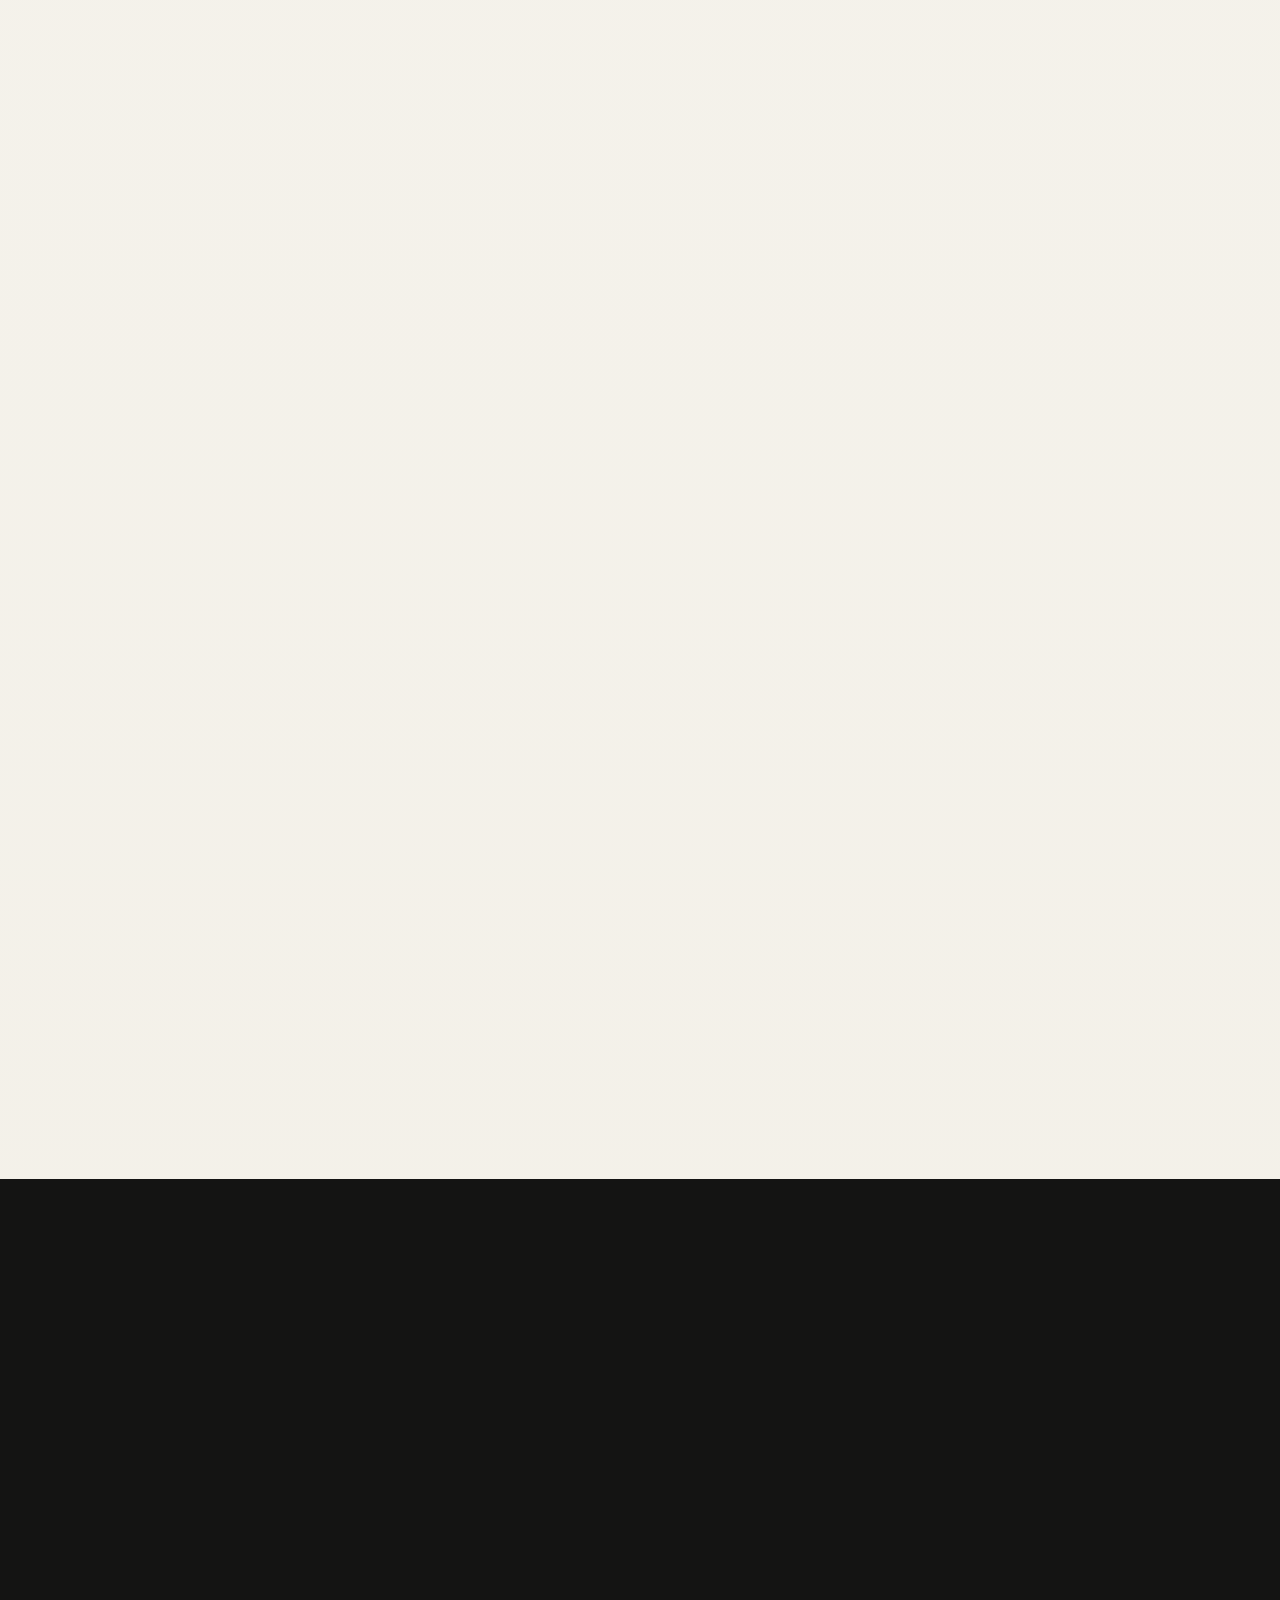
==== commit e569339a: "chore: clean up repo - remove agency agents and non-site files - Remove agency-agents/ directory (no" ====
--- a/index.html
+++ b/index.html
@@ -46,7 +46,6 @@
       >
     </noscript>
     <script>document.documentElement.classList.add("js");</script>
-    <link rel="preload" href="styles.css" as="style">
     <link rel="stylesheet" href="styles.css">
 
     <script type="application/ld+json">
@@ -70,6 +69,7 @@
     </script>
   </head>
   <body>
+    <div id="scroll-sentinel"></div>
     <a class="skip-link" href="#main">Skip to content</a>
     <header class="site-header" data-header>
       <nav class="nav" aria-label="Main navigation">
@@ -86,7 +86,7 @@
           <a href="#work">Work</a>
           <a href="#process">Process</a>
           <a href="#faq">FAQ</a>
-          <a class="nav-cta" href="contact.html">Start a Project</a>
+          <a class="nav-cta" href="contact/">Start a Project</a>
         </div>
       </nav>
     </header>
@@ -102,7 +102,7 @@
             from strategy to launch.
           </p>
           <div class="hero-actions" aria-label="Primary actions">
-            <a class="button button-primary" href="contact.html">Start a Project</a>
+            <a class="button button-primary" href="contact/">Start a Project</a>
             <a class="button button-secondary" href="#work">View Work</a>
           </div>
           <div class="trust-row" aria-label="Trust highlights">
@@ -478,7 +478,7 @@
           <h2>Need a website that looks premium and makes the next step obvious?</h2>
           <p>Send your project details, goal, and timeline. I will review it and reply with the best next step.</p>
           <div class="hero-actions">
-            <a class="button button-primary" href="contact.html">Discuss Your Project</a>
+            <a class="button button-primary" href="contact/">Discuss Your Project</a>
             <a class="button button-secondary" href="mailto:ahirhiten789@gmail.com">Email Directly</a>
           </div>
         </div>
@@ -498,7 +498,7 @@
         <div class="footer-display">
           <div class="footer-copy">
           <p class="footer-eyebrow">Web developer</p>
-            <a class="footer-title" href="contact.html">
+            <a class="footer-title" href="contact/">
               <span>AHIR</span>
               <span>HITEN</span>
             </a>
@@ -525,7 +525,7 @@
           <div class="footer-links">
             <a href="mailto:ahirhiten789@gmail.com">ahirhiten789@gmail.com</a>
             <a href="tel:+919979481734">+91 99794 81734</a>
-            <a href="contact.html">Contact</a>
+            <a href="contact/">Contact</a>
             <a href="#services">Services</a>
             <a href="#work">Work</a>
           </div>
--- a/styles.css
+++ b/styles.css
@@ -29,13 +29,59 @@
 body {
   margin: 0;
   background:
-    radial-gradient(circle at top left, rgba(217, 119, 87, 0.13), transparent 32rem),
-    radial-gradient(circle at 90% 5%, rgba(176, 87, 48, 0.1), transparent 28rem),
+    radial-gradient(circle at top left, rgba(217, 119, 87, 0.13), transparent clamp(20rem, 50vw, 32rem)),
+    radial-gradient(circle at 90% 5%, rgba(176, 87, 48, 0.1), transparent clamp(18rem, 45vw, 28rem)),
     linear-gradient(180deg, var(--paper) 0%, #f3f0e8 100%);
   color: var(--ink);
   font-family: var(--font-body);
   line-height: 1.6;
   overflow-x: hidden;
+}
+
+@media (prefers-color-scheme: dark) {
+  :root {
+    --ink: #eeece2;
+    --ink-soft: #c4c1b5;
+    --paper: #1a1915;
+    --line: #2d2b23;
+    --white: #141413;
+    --cream: #3d3929;
+  }
+
+  body {
+    background:
+      radial-gradient(circle at top left, rgba(217, 119, 87, 0.2), transparent clamp(20rem, 50vw, 32rem)),
+      radial-gradient(circle at 90% 5%, rgba(176, 87, 48, 0.15), transparent clamp(18rem, 45vw, 28rem)),
+      linear-gradient(180deg, #1a1915 0%, #0f0d0a 100%);
+  }
+
+  .site-header {
+    background: rgba(26, 25, 21, 0.94);
+  }
+
+  .site-header.is-scrolled {
+    background: rgba(26, 25, 21, 0.98);
+  }
+
+  .browser-card {
+    background: #2d2b23;
+  }
+
+  .browser-top {
+    background: #eeece2;
+  }
+
+  .browser-top span {
+    background: #141413;
+  }
+
+  .browser-top span:nth-child(2) {
+    background: var(--lime);
+  }
+
+  .browser-top span:nth-child(3) {
+    background: var(--copper);
+  }
 }
 
 main > section:not(:first-child),
@@ -1355,10 +1401,16 @@
   transform: none;
 }
 
+#scroll-sentinel {
+  height: 1px;
+  position: absolute;
+  top: 100px;
+}
+
 .js .reveal {
-  opacity: 1;
+  opacity: 0;
   transform: translateY(14px);
-  transition: transform 620ms cubic-bezier(0.22, 1, 0.36, 1);
+  transition: transform 620ms cubic-bezier(0.22, 1, 0.36, 1), opacity 620ms ease;
 }
 
 .js .reveal.is-visible {
